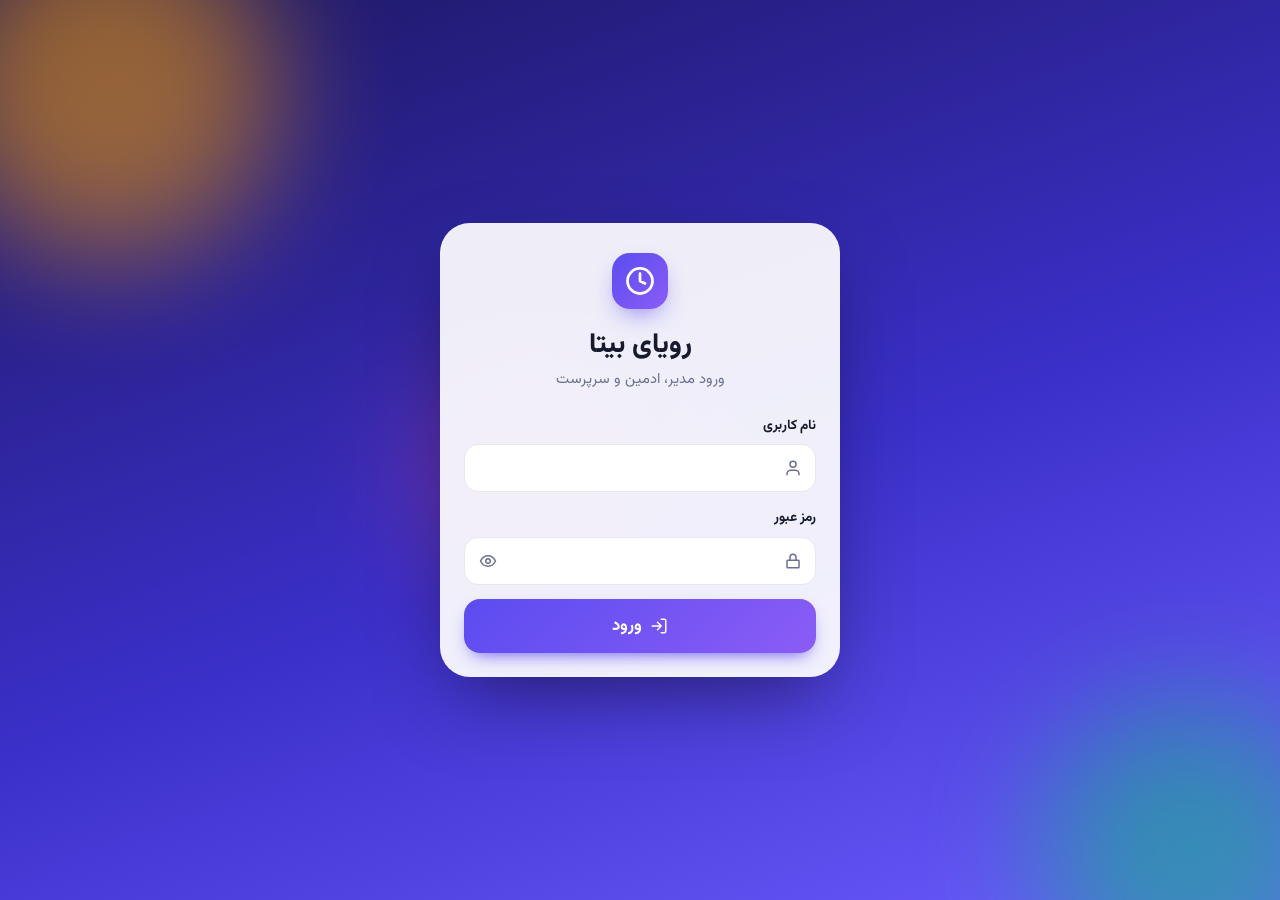
==== index.html @ a979bdbe "Rename app to رویای بیتا Co-Authored-By: Claude Opus 5.5 <noreply@anthropic.com>" ====
<!doctype html>
<html lang="fa" dir="rtl">
  <head>
    <meta charset="UTF-8" />
    <meta name="viewport" content="width=device-width, initial-scale=1, viewport-fit=cover" />
    <title>رویای بیتا | حضور، تولید و بهره‌وری</title>
    <meta name="description" content="ثبت ورود و خروج، عملیات تولید و گزارش بهره‌وری نیروها" />
    <meta name="theme-color" content="#3b2fc9" />
    <link rel="icon" type="image/png" href="/favicon.png" />
    <link rel="manifest" href="/manifest.webmanifest" />
    <link rel="apple-touch-icon" href="/apple-touch-icon.png" />
    <meta name="apple-mobile-web-app-capable" content="yes" />
    <meta name="mobile-web-app-capable" content="yes" />
    <meta name="apple-mobile-web-app-status-bar-style" content="black-translucent" />
    <meta name="apple-mobile-web-app-title" content="رویای بیتا" />
    <script type="module" crossorigin src="/assets/index-D0SzTVxf.js"></script>
    <link rel="stylesheet" crossorigin href="/assets/index-BQ5WL4i-.css">
  </head>
  <body>
    <div id="root">
      <div id="boot" style="min-height:100vh;display:flex;flex-direction:column;align-items:center;justify-content:center;gap:14px;font-family:Tahoma,sans-serif;background:#f3f4fa;color:#171a2e;text-align:center;padding:24px">
        <div style="width:56px;height:56px;border-radius:18px;background:linear-gradient(135deg,#5b4cf0,#8b5cf6);display:grid;place-items:center">
          <svg width="30" height="30" viewBox="0 0 24 24" fill="none" stroke="#fff" stroke-width="2.2" stroke-linecap="round"><circle cx="12" cy="12" r="10"/><path d="M12 6v6l4 2"/></svg>
        </div>
        <b style="font-size:20px">رویای بیتا</b>
        <span id="boot-msg" style="color:#6b7090">در حال بارگذاری…</span>
        <pre id="boot-err" style="display:none;direction:ltr;max-width:90vw;white-space:pre-wrap;font-size:12px;background:#fde8e8;color:#b91c1c;padding:10px;border-radius:10px"></pre>
        <div id="boot-actions" style="display:none;gap:8px">
          <button onclick="location.reload()" style="font:inherit;padding:10px 18px;border:0;border-radius:12px;background:#5b4cf0;color:#fff;cursor:pointer">تلاش دوباره</button>
          <button onclick="bitaReset()" style="font:inherit;padding:10px 18px;border:0;border-radius:12px;background:#e6e8f2;color:#171a2e;cursor:pointer">پاک کردن حافظهٔ اپ</button>
        </div>
      </div>
    </div>
    <script>
      // Shown only while the app has not started. Helps tell a slow/blocked network from an error.
      window.bitaReset = async function () {
        try { localStorage.clear(); sessionStorage.clear() } catch (e) {}
        try { const r = await navigator.serviceWorker?.getRegistrations(); for (const x of r || []) await x.unregister() } catch (e) {}
        try { for (const k of await caches.keys()) await caches.delete(k) } catch (e) {}
        location.reload()
      }
      ;(function () {
        var show = function (msg, err) {
          var m = document.getElementById('boot-msg'); if (!m) return
          m.textContent = msg
          document.getElementById('boot-actions').style.display = 'flex'
          if (err) { var e = document.getElementById('boot-err'); e.style.display = 'block'; e.textContent = String(err).slice(0, 400) }
        }
        setTimeout(function () { show('بارگذاری طول کشید. احتمالاً اینترنت این دستگاه کند است یا github.io روی این شبکه باز نمی‌شود. با اینترنت دیگری (مثلاً اینترنت گوشی) امتحان کنید.') }, 12000)
        window.addEventListener('error', function (e) {
          var t = e.target
          if (t && (t.tagName === 'SCRIPT' || t.tagName === 'LINK')) show('یکی از فایل‌های اپ دریافت نشد. اینترنت را بررسی و دوباره تلاش کنید.', (t.src || t.href))
          else show('خطا در اجرای اپ', e.message)
        }, true)
      })()
    </script>
  </body>
</html>
---- assets/index-BQ5WL4i-.css ----
@font-face{font-family:Vazirmatn Variable;font-style:normal;font-display:swap;font-weight:100 900;src:url(/assets/vazirmatn-arabic-wght-normal-Cafbb7Zc.woff2)format("woff2-variations");unicode-range:U+6??,U+750-77F,U+870-88E,U+890-891,U+897-8E1,U+8E3-8FF,U+200C-200E,U+2010-2011,U+204F,U+2E41,U+FB50-FDFF,U+FE70-FE74,U+FE76-FEFC,U+102E0-102FB,U+10E60-10E7E,U+10EC2-10EC4,U+10EFC-10EFF,U+1EE00-1EE03,U+1EE05-1EE1F,U+1EE21-1EE22,U+1EE24,U+1EE27,U+1EE29-1EE32,U+1EE34-1EE37,U+1EE39,U+1EE3B,U+1EE42,U+1EE47,U+1EE49,U+1EE4B,U+1EE4D-1EE4F,U+1EE51-1EE52,U+1EE54,U+1EE57,U+1EE59,U+1EE5B,U+1EE5D,U+1EE5F,U+1EE61-1EE62,U+1EE64,U+1EE67-1EE6A,U+1EE6C-1EE72,U+1EE74-1EE77,U+1EE79-1EE7C,U+1EE7E,U+1EE80-1EE89,U+1EE8B-1EE9B,U+1EEA1-1EEA3,U+1EEA5-1EEA9,U+1EEAB-1EEBB,U+1EEF0-1EEF1}@font-face{font-family:Vazirmatn Variable;font-style:normal;font-display:swap;font-weight:100 900;src:url(/assets/vazirmatn-latin-ext-wght-normal-tDTa1Fj6.woff2)format("woff2-variations");unicode-range:U+100-2BA,U+2BD-2C5,U+2C7-2CC,U+2CE-2D7,U+2DD-2FF,U+304,U+308,U+329,U+1D00-1DBF,U+1E00-1E9F,U+1EF2-1EFF,U+2020,U+20A0-20AB,U+20AD-20C0,U+2113,U+2C60-2C7F,U+A720-A7FF}@font-face{font-family:Vazirmatn Variable;font-style:normal;font-display:swap;font-weight:100 900;src:url(/assets/vazirmatn-latin-wght-normal-BFexNX-K.woff2)format("woff2-variations");unicode-range:U+??,U+131,U+152-153,U+2BB-2BC,U+2C6,U+2DA,U+2DC,U+304,U+308,U+329,U+2000-206F,U+20AC,U+2122,U+2191,U+2193,U+2212,U+2215,U+FEFF,U+FFFD}:root{--font:"Vazirmatn Variable", Vazirmatn, Tahoma, system-ui, sans-serif;--bg:#f3f4fa;--surface:#fff;--soft:#f1f2f9;--line:#e6e8f2;--text:#171a2e;--muted:#6b7090;--brand:#5b4cf0;--brand-2:#8b5cf6;--brand-soft:#ecebff;--accent:#f59e0b;--good:#10b981;--good-soft:#e3f8f0;--warn:#f59e0b;--warn-soft:#fff4dc;--bad:#ef4444;--bad-soft:#fde8e8;--info:#0ea5e9;--radius:20px;--radius-sm:14px;--shadow:0 1px 2px #171a2e0a, 0 8px 24px -12px #171a2e1f;--shadow-lg:0 24px 60px -20px #281e7859;--nav-h:68px;--safe-b:env(safe-area-inset-bottom,0px);--lightningcss-light:initial;--lightningcss-dark: ;color-scheme:light}@media (prefers-color-scheme:dark){:root{--bg:#0d0f1c;--surface:#161a2c;--soft:#1d2236;--line:#262b42;--text:#eceefb;--muted:#9298b8;--brand-soft:#262356;--good-soft:#0f2f27;--warn-soft:#3a2c0c;--bad-soft:#3a1518;--shadow:0 1px 2px #0000004d, 0 10px 30px -14px #0009;--lightningcss-light: ;--lightningcss-dark:initial;color-scheme:dark}}*{box-sizing:border-box}html{-webkit-text-size-adjust:100%}body{font-family:var(--font);background:var(--bg);color:var(--text);-webkit-font-smoothing:antialiased;-webkit-tap-highlight-color:transparent;margin:0;font-size:15.5px;line-height:1.8}h1,h2,h3{margin:0;line-height:1.4}h1{font-size:1.45rem;font-weight:800}h2,h3{font-size:1.05rem;font-weight:750}p{margin:0}button{font:inherit;color:inherit;cursor:pointer;background:0 0;border:0}button:disabled{cursor:not-allowed}:focus-visible{outline:3px solid color-mix(in srgb, var(--brand) 45%, transparent);outline-offset:2px;border-radius:10px}.mono{font-variant-numeric:tabular-nums;font-feature-settings:"tnum"}.muted{color:var(--muted)}.small{font-size:.85rem}.center{text-align:center}.grow{flex:1;min-width:0}.ic{flex-shrink:0}.tone-good{color:var(--good)!important}.tone-bad{color:var(--bad)!important}.tone-warn{color:var(--warn)!important}.tone-info{color:var(--info)!important}.tone-muted{color:var(--muted)!important}em{font-style:normal;font-weight:650}.shell{min-height:100dvh}.main{padding-bottom:calc(var(--nav-h) + var(--safe-b) + 16px)}.view{animation:.35s cubic-bezier(.2,.8,.2,1) fade-up}.page{flex-direction:column;gap:16px;max-width:1080px;margin:0 auto;padding:16px;display:flex}.page-title{flex-wrap:wrap;justify-content:space-between;align-items:center;gap:12px;padding-top:4px;display:flex}.page-center{text-align:center;place-items:center;gap:14px;padding:60px 16px;display:grid}.page-center.full{align-content:center;min-height:100dvh}.intro{margin-top:-8px}.topbar{z-index:20;padding:calc(10px + env(safe-area-inset-top,0px)) 16px 10px;background:color-mix(in srgb, var(--bg) 82%, transparent);-webkit-backdrop-filter:saturate(1.6)blur(14px);justify-content:space-between;align-items:center;display:flex;position:sticky;top:0}.brand{align-items:center;gap:10px;font-size:1.15rem;display:flex}.logo{color:#fff;background:linear-gradient(135deg, var(--brand), var(--brand-2));width:56px;height:56px;box-shadow:0 10px 24px -8px color-mix(in srgb, var(--brand) 70%, transparent);border-radius:18px;place-items:center;display:grid}.logo.sm{border-radius:11px;width:34px;height:34px}.bottom-nav{inset-inline:0;z-index:30;height:calc(var(--nav-h) + var(--safe-b));padding:6px 6px var(--safe-b);background:color-mix(in srgb, var(--surface) 88%, transparent);-webkit-backdrop-filter:saturate(1.6)blur(16px);border-top:1px solid var(--line);justify-content:space-around;display:flex;position:fixed;bottom:0}.bottom-nav button{color:var(--muted);border-radius:14px;flex-direction:column;flex:1;justify-content:center;align-items:center;gap:2px;font-size:.72rem;font-weight:600;transition:color .2s;display:flex;position:relative}.bottom-nav button.on{color:var(--brand)}.bottom-nav button.on:before{content:"";background:var(--brand-soft);z-index:-1;border-radius:99px;width:46px;height:30px;animation:.3s cubic-bezier(.2,.9,.3,1.3) pop;position:absolute;top:4px}.side{display:none}@media (width>=900px){.shell{grid-template-columns:250px 1fr;display:grid}.side{background:var(--surface);border-inline-end:1px solid var(--line);flex-direction:column;gap:22px;height:100dvh;padding:22px 16px;display:flex;position:sticky;top:0}.side nav{flex-direction:column;flex:1;gap:4px;display:flex}.side nav button{color:var(--muted);text-align:start;border-radius:13px;align-items:center;gap:12px;padding:11px 14px;font-weight:600;transition:background .2s,color .2s;display:flex}.side nav button:hover{background:var(--soft);color:var(--text)}.side nav button.on{background:var(--brand-soft);color:var(--brand)}.side-user{border-top:1px solid var(--line);align-items:center;gap:10px;padding-top:14px;display:flex}.side-user>div:last-child{flex-direction:column;line-height:1.5;display:flex}.topbar,.bottom-nav{display:none}.main{padding-bottom:32px}.page{padding:28px 32px}}.hero{isolation:isolate;color:#fff;box-shadow:var(--shadow-lg);background:radial-gradient(120% 90% at 100% 0,#6d5cff 0%,#3b2fc9 45%,#1c1760 100%);border-radius:28px;padding:22px 20px 20px;position:relative;overflow:hidden}.hero-glow{z-index:-1;background:radial-gradient(circle,#ffba4973,#0000 65%);border-radius:50%;width:340px;height:340px;animation:9s ease-in-out infinite alternate drift;position:absolute;inset:auto -30% -60% auto}.hero-top{flex-wrap:wrap;justify-content:space-between;align-items:flex-start;gap:10px;display:flex}.hero-hello{font-size:1.15rem;font-weight:800}.hero-date{opacity:.78;font-size:.9rem}.hero-shift{background:#ffffff24;border:1px solid #ffffff2e;border-radius:99px;align-items:center;gap:6px;padding:4px 12px;font-size:.8rem;font-weight:600;display:inline-flex}.hero-clock{text-align:center;font-variant-numeric:tabular-nums;letter-spacing:.02em;text-shadow:0 6px 30px #00000040;direction:ltr;margin:14px 0 4px;font-size:clamp(3rem,15vw,4.4rem);font-weight:800}.hero-diff{text-align:center;opacity:.95;margin-bottom:18px;font-size:.95rem}.hero-diff b{font-weight:800}.hero-diff.is-bad b{color:#ffb4b4}.hero-diff.is-good b{color:#a7f3d0}.hero-row{flex-wrap:wrap;justify-content:center;gap:8px;margin-bottom:8px;display:flex}.chip-glass{background:#ffffff21;border:1px solid #ffffff29;border-radius:99px;padding:5px 14px;font-size:.85rem;font-weight:600}.chip-glass b{font-variant-numeric:tabular-nums}.chip-glass.tone-bad{background:#ef444433;color:#ffc2c2!important}.chip-glass.tone-good{background:#10b98133;color:#b4f5d9!important}.chip-glass.tone-info{color:#bae6fd!important}.hero-stats{grid-template-columns:1fr 1fr;gap:10px;margin:14px 0 16px;display:grid}.hero-stats>div{background:#00000029;border:1px solid #ffffff14;border-radius:16px;flex-direction:column;align-items:center;padding:10px;display:flex}.hero-stats span{opacity:.75;font-size:.78rem}.hero-stats b{direction:ltr;font-size:1.35rem}.hero-note{opacity:.9;justify-content:center;align-items:center;gap:6px;margin-top:10px;font-size:.9rem;display:flex}.punch{color:#fff;border-radius:22px;justify-content:center;align-items:center;gap:12px;width:100%;height:72px;font-size:1.25rem;font-weight:800;transition:transform .15s,box-shadow .2s,opacity .2s;display:flex}.punch:active:not(:disabled){transform:scale(.97)}.punch-in{background:linear-gradient(135deg,#22d3a0,#10b981 60%,#059669);animation:2.6s ease-in-out infinite breathe;box-shadow:0 14px 30px -10px #10b981cc,inset 0 1px #ffffff4d}.punch-out{background:#ffffff24;border:1.5px solid #ffffff4d;height:60px;font-size:1.05rem}.punch-out:not(:disabled):hover{background:#ffffff38}.punch:disabled{opacity:.6;animation:none}.section{flex-direction:column;gap:12px;display:flex}.section-head,.card-head{flex-wrap:wrap;justify-content:space-between;align-items:center;gap:10px;display:flex}.card{background:var(--surface);border-radius:var(--radius);box-shadow:var(--shadow);border:1px solid var(--line);flex-direction:column;gap:14px;padding:18px;display:flex}.banner{border-radius:var(--radius-sm);align-items:flex-start;gap:12px;padding:14px 16px;font-size:.92rem;display:flex}.banner small{opacity:.8;display:block}.banner-warn{background:var(--warn-soft);color:color-mix(in srgb, var(--warn) 70%, var(--text))}.banner-bad{background:var(--bad-soft);color:color-mix(in srgb, var(--bad) 70%, var(--text))}.stage-grid{grid-template-columns:repeat(auto-fill,minmax(150px,1fr));gap:10px;display:grid}.stage-tile{text-align:start;border-radius:var(--radius);background:var(--surface);border:1px solid var(--line);box-shadow:var(--shadow);flex-direction:column;align-items:flex-start;gap:6px;padding:16px;transition:transform .15s,box-shadow .2s,border-color .2s;display:flex;position:relative;overflow:hidden}.stage-tile:after{content:"";inset-inline-end:-30px;background:var(--c);opacity:.1;border-radius:50%;width:90px;height:90px;transition:transform .3s;position:absolute;top:-30px}.stage-tile:hover{border-color:var(--c)}.stage-tile:hover:after{transform:scale(1.5)}.stage-tile:active{transform:scale(.97)}.stage-tile b{font-size:1.05rem}.stage-tile small{color:var(--muted);font-size:.78rem;line-height:1.6}.stage-tile-ic{color:#fff;background:var(--c);width:38px;height:38px;box-shadow:0 8px 16px -8px var(--c);border-radius:12px;place-items:center;display:grid}.stage-tile-ic .ic{transform:scaleX(-1)}.op-live{border-radius:var(--radius);background:var(--surface);border:1.5px solid var(--c);box-shadow:var(--shadow);background-image:linear-gradient(180deg, color-mix(in srgb, var(--c) 9%, transparent), transparent 70%);flex-direction:column;gap:12px;padding:18px;display:flex}.op-live-head{align-items:center;gap:8px;display:flex}.op-live-head b{font-size:1.1rem}.op-live-head .muted{margin-inline-start:auto;font-size:.85rem}.op-dot{background:var(--c,var(--good));border-radius:50%;flex-shrink:0;width:10px;height:10px}.pulse{box-shadow:0 0 0 0 var(--c,var(--good));animation:1.6s infinite ping}.op-timer{text-align:center;color:var(--c);direction:ltr;font-size:3rem;font-weight:800;line-height:1.2}.op-meta{grid-template-columns:1fr 1fr;gap:10px;display:grid}.op-meta>div,.end-summary>div{background:var(--soft);border-radius:14px;flex-direction:column;padding:8px 12px;display:flex}.op-meta span,.end-summary span{color:var(--muted);font-size:.78rem}.op-meta b,.end-summary b{font-size:.95rem}.end-summary{grid-template-columns:1fr 1fr;gap:10px;margin-bottom:14px;display:grid}.end-summary b.mono{text-align:end;direction:ltr;font-size:1.25rem}.kpis{grid-template-columns:repeat(2,1fr);gap:10px;display:grid}@media (width>=700px){.kpis{grid-template-columns:repeat(auto-fit,minmax(150px,1fr))}}.kpi{background:var(--surface);border-radius:var(--radius);border:1px solid var(--line);box-shadow:var(--shadow);flex-direction:column;gap:2px;min-width:0;padding:14px 16px;display:flex}.kpi-top{align-items:center;gap:8px;display:flex}.kpi-ic{background:var(--brand-soft);width:28px;height:28px;color:var(--brand);border-radius:9px;place-items:center;display:grid}.kpi-label{color:var(--muted);font-size:.8rem;font-weight:600}.kpi-value{font-variant-numeric:tabular-nums;white-space:nowrap;text-overflow:ellipsis;font-size:1.55rem;font-weight:800;overflow:hidden}.kpi-sub{color:var(--muted);font-size:.75rem}.kpi-good .kpi-value{color:var(--good)}.kpi-good .kpi-ic{background:var(--good-soft);color:var(--good)}.kpi-warn .kpi-value{color:var(--warn)}.kpi-warn .kpi-ic{background:var(--warn-soft);color:var(--warn)}.kpi-bad .kpi-value{color:var(--bad)}.kpi-bad .kpi-ic{background:var(--bad-soft);color:var(--bad)}.timeline{background:var(--surface);border-radius:var(--radius);border:1px solid var(--line);box-shadow:var(--shadow);flex-direction:column;padding:6px 16px;display:flex}.tl-item{gap:12px;padding:10px 0;display:flex;position:relative}.tl-item+.tl-item{border-top:1px dashed var(--line)}.tl-dot{background:var(--c);width:12px;height:12px;box-shadow:0 0 0 4px color-mix(in srgb, var(--c) 18%, transparent);border-radius:50%;flex-shrink:0;margin-top:8px}.tl-main{flex:1;min-width:0}.tl-row{justify-content:space-between;align-items:center;gap:8px;display:flex}.tl-sub{color:var(--muted);font-variant-numeric:tabular-nums;font-size:.8rem}.badge{background:var(--soft);color:var(--muted);white-space:nowrap;font-variant-numeric:tabular-nums;border-radius:99px;align-items:center;padding:1px 10px;font-size:.78rem;font-weight:700;display:inline-flex}.badge-good{background:var(--good-soft);color:var(--good)}.badge-warn{background:var(--warn-soft);color:color-mix(in srgb, var(--warn) 80%, var(--text))}.badge-bad{background:var(--bad-soft);color:var(--bad)}.badge-brand{background:var(--brand-soft);color:var(--brand)}.chips{scrollbar-width:none;gap:6px;padding-bottom:2px;display:flex;overflow-x:auto}.chips::-webkit-scrollbar{display:none}.chip{white-space:nowrap;background:var(--soft);color:var(--muted);border-radius:99px;padding:6px 14px;font-size:.85rem;font-weight:600;transition:background .2s,color .2s}.chip.on{background:var(--brand);color:#fff;box-shadow:0 6px 14px -6px var(--brand)}.seg{background:var(--soft);border-radius:12px;padding:3px;display:inline-flex}.seg button{color:var(--muted);border-radius:9px;padding:4px 14px;font-size:.85rem;font-weight:600}.seg button.on{background:var(--surface);color:var(--text);box-shadow:var(--shadow)}.dot{vertical-align:middle;border-radius:50%;width:9px;height:9px;margin-inline-end:7px;display:inline-block}.btn{white-space:nowrap;border-radius:14px;justify-content:center;align-items:center;gap:8px;height:44px;padding:0 18px;font-size:.95rem;font-weight:700;transition:transform .12s,background .2s,opacity .2s,box-shadow .2s;display:inline-flex}.btn:active:not(:disabled){transform:scale(.97)}.btn:disabled{opacity:.55}.btn-primary{color:#fff;background:linear-gradient(135deg, var(--brand), var(--brand-2));box-shadow:0 8px 18px -8px var(--brand)}.btn-danger{color:#fff;background:linear-gradient(135deg, #f87171, var(--bad));box-shadow:0 8px 18px -8px var(--bad)}.btn-ghost{background:var(--soft);color:var(--text)}.btn-ghost:hover{background:color-mix(in srgb, var(--soft) 70%, var(--line))}.btn-ghost-danger{background:var(--bad-soft);color:var(--bad)}.btn-block{width:100%}.btn-lg{border-radius:16px;height:54px;font-size:1.05rem}.icon-btn{width:40px;height:40px;color:var(--muted);border-radius:12px;flex-shrink:0;place-items:center;display:grid}.icon-btn:hover{background:var(--soft);color:var(--text)}.row-gap{gap:10px;display:flex}.form{flex-direction:column;gap:14px;display:flex}.field{flex-direction:column;gap:6px;display:flex}.field-label{color:var(--text);font-size:.85rem;font-weight:700}.field-hint{color:var(--muted);font-size:.75rem}.input{width:100%;height:48px;font:inherit;color:var(--text);background:var(--soft);appearance:none;border:1.5px solid #0000;border-radius:14px;padding:0 14px;font-size:16px;transition:border-color .2s,background .2s}select.input{background-image:url("data:image/svg+xml,%3Csvg xmlns='http://www.w3.org/2000/svg' width='16' height='16' viewBox='0 0 24 24' fill='none' stroke='%236b7090' stroke-width='2.4' stroke-linecap='round'%3E%3Cpath d='m6 9 6 6 6-6'/%3E%3C/svg%3E");background-position:12px;background-repeat:no-repeat;padding-inline-end:36px}.input:focus{border-color:var(--brand);background:var(--surface);outline:none}.input[dir=ltr]{text-align:left}.input-num{height:56px;font-size:1.35rem;font-weight:700;text-align:center!important}.grid2{grid-template-columns:1fr 1fr;gap:10px;display:grid}.input-ic{position:relative}.input-ic>.ic{inset-inline-start:14px;color:var(--muted);pointer-events:none;position:absolute;top:50%;transform:translateY(-50%)}.input-ic .input{padding-inline-start:44px}.input-ic .eye{inset-inline-end:4px;position:absolute;top:4px}.form-err{color:var(--bad);background:var(--bad-soft);border-radius:12px;align-items:center;gap:6px;padding:8px 12px;font-size:.88rem;display:flex}.duration{grid-template-columns:1fr auto 1fr auto;align-items:center;gap:8px;display:grid}.duration span{color:var(--muted);font-size:.85rem}.swatches{flex-wrap:wrap;gap:8px;display:flex}.swatch{border-radius:11px;width:34px;height:34px;transition:transform .15s}.swatch.on{box-shadow:0 0 0 3px var(--surface), 0 0 0 5px currentColor;color:var(--text);transform:scale(1.08)}.toggle{color:var(--muted);cursor:pointer;align-items:center;gap:8px;width:fit-content;font-size:.88rem;display:inline-flex}.toggle input{width:18px;height:18px;accent-color:var(--brand)}.jdate{grid-template-columns:.8fr 1.4fr 1fr;gap:6px;display:grid}.jdate select{background:var(--soft);height:42px;font:inherit;color:var(--text);text-align:center;border:1.5px solid #0000;border-radius:12px;padding:0 8px;font-size:15px}.jdate select:focus{border-color:var(--brand);outline:none}.filters{gap:12px}.range{grid-template-columns:1fr;gap:10px;display:grid}.range>div{flex-direction:column;gap:4px;display:flex}@media (width>=640px){.range{grid-template-columns:1fr 1fr}}.eff-preview{background:var(--soft);border-radius:16px;flex-direction:column;align-items:center;margin-top:14px;padding:14px;display:flex}.eff-preview span{color:var(--muted);font-size:.85rem}.eff-preview b{font-variant-numeric:tabular-nums;font-size:2rem;font-weight:800}.eff-preview small{color:var(--muted)}.eff-preview.tone-good{background:var(--good-soft)}.eff-preview.tone-good b{color:var(--good)}.eff-preview.tone-warn{background:var(--warn-soft)}.eff-preview.tone-warn b{color:var(--warn)}.eff-preview.tone-bad{background:var(--bad-soft)}.eff-preview.tone-bad b{color:var(--bad)}.eff-preview.tone-good,.eff-preview.tone-bad,.eff-preview.tone-warn{color:inherit!important}.lead{margin-bottom:4px;font-size:1.05rem}.sheet-wrap{z-index:100;-webkit-backdrop-filter:blur(3px);backdrop-filter:blur(3px);background:#0a0c1e73;justify-content:center;align-items:flex-end;animation:.2s fade;display:flex;position:fixed;inset:0}.sheet{background:var(--surface);width:100%;max-width:520px;max-height:92dvh;padding-bottom:var(--safe-b);border-radius:26px 26px 0 0;flex-direction:column;animation:.32s cubic-bezier(.2,.9,.25,1) sheet-up;display:flex;box-shadow:0 -20px 50px -10px #0000004d}.sheet-grip{background:var(--line);border-radius:9px;width:42px;height:5px;margin:10px auto 0}.sheet-head{justify-content:space-between;align-items:center;padding:8px 18px 6px;display:flex}.sheet-body{padding:8px 18px 16px;overflow-y:auto}.sheet-foot{border-top:1px solid var(--line);padding:12px 18px 16px}@media (width>=640px){.sheet-wrap{align-items:center;padding:20px}.sheet{border-radius:26px;animation:.25s cubic-bezier(.2,.9,.25,1) pop-in}.sheet-grip{display:none}}.toasts{z-index:200;top:calc(12px + env(safe-area-inset-top,0px));pointer-events:none;flex-direction:column;align-items:center;gap:8px;padding:0 16px;display:flex;position:fixed;inset-inline:0}.toast{background:var(--text);color:var(--bg);border-radius:16px;align-items:center;gap:8px;max-width:480px;padding:10px 16px;font-size:.92rem;font-weight:600;animation:.35s cubic-bezier(.2,.9,.3,1.2) toast-in;display:flex;box-shadow:0 14px 30px -12px #00000073}.toast-good .ic{color:var(--good)}.toast-bad{background:var(--bad);color:#fff}.spinner{border:2.5px solid;opacity:.8;border-inline-end-color:#0000;border-radius:50%;animation:.7s linear infinite spin;display:inline-block}.empty{text-align:center;color:var(--muted);flex-direction:column;align-items:center;gap:6px;padding:40px 20px;display:flex}.empty-ic{background:var(--brand-soft);width:60px;height:60px;color:var(--brand);border-radius:20px;place-items:center;margin-bottom:6px;display:grid}.empty b{color:var(--text);font-size:1.05rem}.table-wrap{margin:0 -18px;padding:0 18px;overflow-x:auto}.table{border-collapse:collapse;white-space:nowrap;width:100%;font-size:.88rem}.table th{text-align:start;color:var(--muted);border-bottom:1px solid var(--line);padding:8px 10px;font-size:.78rem;font-weight:700}.table td{border-bottom:1px solid var(--line);font-variant-numeric:tabular-nums;padding:10px}.table tr:last-child td{border-bottom:0}.table tr.total td{background:var(--soft);font-weight:800}.table tr.total td:first-child{border-start-start-radius:12px;border-end-start-radius:12px}.table tr.total td:last-child{border-start-end-radius:12px;border-end-end-radius:12px}.table-sm td{padding:7px 8px}.table .note{white-space:normal}tr.clickable{cursor:pointer}tr.clickable:hover td{background:var(--soft)}.rank{color:#fff;background:linear-gradient(135deg,#fbbf24,#f59e0b);border-radius:8px;place-items:center;width:22px;height:22px;margin-inline-end:8px;font-size:.75rem;font-weight:800;display:inline-grid}.chart{width:100%;margin-inline:-6px}.chart .recharts-text{font-family:var(--font)}.tip{background:var(--surface);border:1px solid var(--line);box-shadow:var(--shadow);border-radius:14px;flex-direction:column;gap:2px;padding:10px 12px;font-size:.85rem;display:flex}.recharts-default-tooltip{font-family:var(--font);border-color:var(--line)!important;background:var(--surface)!important;border-radius:12px!important}.formula-note{color:var(--muted);text-align:center;font-size:.8rem;line-height:2}.days{flex-direction:column;gap:8px;display:flex}.day{background:var(--soft);border-radius:16px;transition:background .2s;overflow:hidden}.day.open{background:color-mix(in srgb, var(--brand-soft) 50%, var(--soft))}.day-head{text-align:start;justify-content:space-between;align-items:center;gap:10px;width:100%;padding:12px 14px;display:flex}.day-head>div:first-child{flex-direction:column;min-width:0;line-height:1.6;display:flex}.day-badges{flex-direction:column;align-items:flex-end;gap:4px;display:flex}.day-body{flex-direction:column;gap:10px;padding:0 14px 14px;animation:.25s fade;display:flex}.day-body .table-wrap{background:var(--surface);border-radius:12px;margin:0;padding:0}.att-line{background:var(--surface);border-radius:12px;flex-wrap:wrap;gap:6px 16px;padding:8px 12px;font-size:.86rem;display:flex}.att-line.big{background:var(--soft);font-size:.95rem}.badge-soft{background:var(--surface)}.list{flex-direction:column;gap:8px;display:flex}.list-item{background:var(--surface);border:1px solid var(--line);box-shadow:var(--shadow);text-align:start;border-radius:16px;align-items:center;gap:12px;width:100%;padding:12px 14px;display:flex}.card .list-item{box-shadow:none;background:var(--soft);border:0}.list-item>.grow{flex-direction:column;line-height:1.6;display:flex}.list-item.as-btn:hover{border-color:var(--brand)}.list-item.is-off{opacity:.55}.avatar{color:#fff;background:linear-gradient(135deg,#818cf8,#a78bfa);border-radius:14px;flex-shrink:0;place-items:center;width:42px;height:42px;font-size:1.05rem;font-weight:800;display:grid}.avatar.sm{border-radius:12px;width:36px;height:36px;font-size:.95rem}.avatar.xl{border-radius:24px;width:72px;height:72px;font-size:1.8rem}.stage-swatch{color:#fff;border-radius:14px;flex-shrink:0;place-items:center;width:42px;height:42px;display:grid}.stage-swatch.sm{border-radius:6px;width:12px;height:36px}.profile-card{border-radius:var(--radius);background:var(--surface);border:1px solid var(--line);box-shadow:var(--shadow);align-items:center;gap:16px;padding:20px;display:flex}.profile-card h1{font-size:1.25rem}.install p{color:var(--muted);font-size:.92rem}.live-grid{grid-template-columns:repeat(auto-fill,minmax(260px,1fr));gap:10px;display:grid}.live-card{border-radius:var(--radius);background:var(--surface);border:1px solid var(--line);box-shadow:var(--shadow);flex-direction:column;gap:10px;padding:14px;display:flex;position:relative;overflow:hidden}.live-card:before{content:"";background:var(--st);width:5px;position:absolute;inset-block:0;inset-inline-start:0}.live-card.st-working{--st:var(--good)}.live-card.st-idle{--st:var(--warn)}.live-card.st-left{--st:var(--muted)}.live-card.st-absent{--st:var(--line);opacity:.75}.live-head{align-items:center;gap:10px;display:flex}.live-head .grow{flex-direction:column;line-height:1.5;display:flex}.st-dot{background:var(--st);vertical-align:middle;border-radius:50%;width:7px;height:7px;margin-inline-end:6px;display:inline-block}.live-op{background:color-mix(in srgb, var(--c) 10%, var(--soft));border-radius:12px;align-items:center;gap:8px;padding:8px 12px;font-size:.9rem;font-weight:600;display:flex}.live-op b{color:var(--c);direction:ltr;margin-inline-start:auto}.live-foot{flex-wrap:wrap;gap:4px 8px;font-size:.82rem;display:flex}.login{place-items:center;min-height:100dvh;padding:20px;display:grid;position:relative;overflow:hidden}.login-bg{z-index:0;background:linear-gradient(160deg,#1c1760,#3b2fc9 55%,#6d5cff);position:absolute;inset:0}.blob{filter:blur(60px);opacity:.55;border-radius:50%;animation:12s ease-in-out infinite alternate drift;position:absolute}.b1{top:-80px;background:#f59e0b;width:340px;height:340px;inset-inline-end:-60px}.b2{bottom:-100px;background:#10b981;width:300px;height:300px;animation-delay:-4s;inset-inline-start:-60px}.b3{top:40%;opacity:.35;background:#ec4899;width:220px;height:220px;animation-delay:-8s;inset-inline-start:50%}.login-card{z-index:1;background:color-mix(in srgb, var(--surface) 92%, transparent);-webkit-backdrop-filter:blur(20px);border-radius:30px;flex-direction:column;gap:14px;width:100%;max-width:400px;padding:30px 24px 24px;animation:.5s cubic-bezier(.2,.9,.25,1) pop-in;display:flex;position:relative;box-shadow:0 30px 80px -20px #00000080}.login-card .logo{margin:0 auto}.login-card .input{background:var(--surface);border-color:var(--line)}.login-card .input:focus{border-color:var(--brand)}.login-card h1{text-align:center;margin-top:4px;font-size:1.7rem}.login-card>p{text-align:center;margin-top:-12px;margin-bottom:6px;font-size:.92rem}@keyframes fade{0%{opacity:0}}@keyframes fade-up{0%{opacity:0;transform:translateY(8px)}}@keyframes sheet-up{0%{transform:translateY(100%)}}@keyframes pop-in{0%{opacity:0;transform:scale(.95)translateY(10px)}}@keyframes pop{0%{opacity:0;transform:scale(.6)}}@keyframes toast-in{0%{opacity:0;transform:translateY(-16px)scale(.95)}}@keyframes spin{to{transform:rotate(360deg)}}@keyframes ping{0%{box-shadow:0 0 0 0 color-mix(in srgb, var(--c,var(--good)) 60%, transparent)}to{box-shadow:0 0 0 10px #0000}}@keyframes breathe{50%{box-shadow:0 18px 40px -8px #10b981,inset 0 1px #ffffff4d}}@keyframes drift{to{transform:translate(-40px,30px)scale(1.15)}}.pulse-soft{animation:1.6s ease-in-out infinite breathe-s}@keyframes breathe-s{50%{transform:scale(1.06)}}@media (prefers-reduced-motion:reduce){*,:before,:after{transition:none!important;animation:none!important}}.btn-success{color:#fff;background:linear-gradient(135deg, #22d3a0, var(--good) 60%, #059669);box-shadow:0 8px 18px -8px var(--good)}.big-clock{color:var(--brand);direction:ltr;font-size:1.9rem;font-weight:800;line-height:1.2}.kpis-4{grid-template-columns:repeat(4,1fr)}.kpis-4 .kpi{padding:10px 12px}.kpis-4 .kpi-value{font-size:1.35rem}@media (width<=480px){.kpis-4 .kpi-label{font-size:.7rem}.kpis-4 .kpi-ic{display:none}}.search .input{background:var(--surface);border-color:var(--line)}.board{grid-template-columns:repeat(auto-fill,minmax(300px,1fr));gap:12px;display:grid}.wcard{border-radius:var(--radius);background:var(--surface);border:1px solid var(--line);box-shadow:var(--shadow);flex-direction:column;gap:10px;padding:14px;display:flex;position:relative;overflow:hidden}.wcard:before{content:"";background:var(--st);width:5px;position:absolute;inset-block:0;inset-inline-start:0}.wcard.st-working{--st:var(--good)}.wcard.st-idle{--st:var(--warn)}.wcard.st-absent{--st:var(--line)}.wcard.st-left{--st:var(--muted);opacity:.8}.wcard-head{align-items:center;gap:10px;display:flex}.wcard-head .grow{flex-direction:column;line-height:1.5;display:flex}.wcard-head b{font-size:1.05rem}.wcard-times{background:var(--soft);border-radius:12px;flex-wrap:wrap;gap:4px 14px;padding:6px 12px;font-size:.86rem;display:flex}.wcard .live-op small{font-size:.75rem}.wcard-ops summary{cursor:pointer;color:var(--muted);font-size:.85rem;font-weight:600;list-style:none}.wcard-ops summary:before{content:"▾ "}.wcard-ops[open] summary{margin-bottom:6px}.wop{border-top:1px dashed var(--line);align-items:center;gap:8px;padding:5px 0;font-size:.84rem;display:flex}.wop .mono{font-size:.78rem}.wcard-actions{align-items:center;gap:8px;margin-top:auto;display:flex}.wcard-actions .btn{height:50px;font-size:1rem}.done-note{align-items:center;gap:6px;padding:8px 0;display:inline-flex}.mini-warn{background:var(--warn-soft);color:color-mix(in srgb, var(--warn) 70%, var(--text));border-radius:10px;align-items:center;gap:6px;padding:5px 10px;font-size:.78rem;display:flex}.confirm-body{text-align:center;flex-direction:column;align-items:center;gap:6px;padding:8px 0 4px;display:flex}.confirm-body b{font-size:1.2rem}.confirm-time{color:var(--brand);direction:ltr;font-size:2.6rem;font-weight:800;line-height:1.3}.role-chip{background:var(--brand-soft);color:var(--brand);border-radius:99px;padding:1px 10px;font-size:.72rem;font-weight:700}.menu-wrap{position:relative}.menu{inset-inline-end:0;z-index:40;background:var(--surface);border:1px solid var(--line);min-width:190px;box-shadow:var(--shadow-lg);border-radius:16px;padding:6px;animation:.18s pop-in;position:absolute;top:calc(100% + 8px)}.menu button{text-align:start;border-radius:11px;align-items:center;gap:10px;width:100%;padding:10px 12px;font-size:.92rem;font-weight:600;display:flex}.menu button:hover{background:var(--soft)}.menu button.danger{color:var(--bad)}button.avatar{cursor:pointer}.flip{transform:scaleX(-1)}.datebar{flex-direction:row;align-items:center;gap:6px;padding:8px}.datebar-main{text-align:start;color:var(--text);border-radius:14px;flex:1;align-items:center;gap:12px;padding:6px 10px;display:flex}.datebar-main:hover{background:var(--soft)}.datebar-main .ic{color:var(--brand)}.datebar-main>div{flex-direction:column;line-height:1.5;display:flex}.datebar-main b{font-size:1.05rem}.jcal{flex-direction:column;gap:8px;display:flex}.jcal-head{justify-content:space-between;align-items:center;display:flex}.jcal-head b{font-size:1.1rem}.jcal-grid{grid-template-columns:repeat(7,1fr);gap:4px;display:grid}.jcal-wd{text-align:center;color:var(--muted);padding:4px 0;font-size:.78rem;font-weight:700}.jcal-day{aspect-ratio:1;font-variant-numeric:tabular-nums;background:var(--soft);border-radius:12px;place-items:center;font-weight:600;transition:background .15s;display:grid;position:relative}.jcal-day:hover:not(:disabled){background:var(--brand-soft)}.jcal-day.fri{color:var(--bad)}.jcal-day.today{box-shadow:inset 0 0 0 2px var(--brand)}.jcal-day.on{background:var(--brand);color:#fff}.jcal-day:disabled{opacity:.3}.jcal-dot{background:var(--good);border-radius:50%;width:5px;height:5px;position:absolute;bottom:5px}.jcal-day.on .jcal-dot{background:#fff}.jcal-today{color:var(--brand);align-self:center;padding:4px 12px;font-size:.9rem;font-weight:700}.entry-list{grid-template-columns:repeat(auto-fill,minmax(320px,1fr));gap:12px;display:grid}.erow{background:var(--surface);border:1px solid var(--line);border-radius:var(--radius);box-shadow:var(--shadow);flex-direction:column;gap:10px;padding:14px;display:flex;position:relative;overflow:hidden}.erow:before{content:"";background:var(--line);width:5px;position:absolute;inset-block:0;inset-inline-start:0}.erow.has:before{background:var(--good)}.erow-head{align-items:center;gap:10px;display:flex}.erow-head .grow{flex-direction:column;line-height:1.5;display:flex}.erow-head b{font-size:1.05rem}.erow-att{align-items:flex-end;gap:8px;display:flex}.erow-att label{color:var(--muted);flex-direction:column;flex:1;gap:2px;min-width:0;font-size:.78rem;font-weight:600;display:flex}.erow-save{flex-shrink:0;height:48px!important}.erow-diff{gap:12px;margin-top:-4px;font-size:.8rem;display:flex}.erow-jobs{background:var(--soft);text-align:start;color:var(--text);border-radius:14px;align-items:center;gap:10px;padding:10px 12px;font-size:.9rem;display:flex}.erow-jobs:hover{background:var(--brand-soft)}.erow-jobs>.ic{color:var(--brand)}.erow-cta{color:var(--brand);white-space:nowrap;align-items:center;gap:2px;font-size:.85rem;font-weight:700;display:inline-flex}.input.time{font-variant-numeric:tabular-nums;min-width:0;padding:0 6px;text-align:center!important}.picker{text-align:start;cursor:pointer;justify-content:space-between;align-items:center;gap:8px;display:flex}.picker>span{text-overflow:ellipsis;white-space:nowrap;overflow:hidden}.picker .ic{color:var(--muted);flex-shrink:0}.sticky-search{z-index:2;background:var(--surface);padding:4px 0 8px;position:sticky;top:-8px}.pick-list{flex-direction:column;gap:4px;display:flex}.pick-item{text-align:start;border-radius:12px;flex-direction:column;align-items:flex-start;gap:0;width:100%;padding:10px 12px;line-height:1.6;display:flex}.pick-item:hover{background:var(--soft)}.pick-item.on{background:var(--brand-soft);color:var(--brand)}.pick-group{color:var(--brand);padding:10px 12px 2px;font-size:.78rem;font-weight:800}.sub-head{color:var(--muted);margin:6px 0 8px;font-size:.82rem;font-weight:800}.jobs{flex-direction:column;gap:8px;margin-bottom:14px;display:flex}.job{background:var(--soft);border-radius:14px;align-items:center;gap:10px;padding:10px 12px;display:flex;position:relative}.job-bar{background:var(--c);border-radius:4px;align-self:stretch;width:4px}.job .grow{flex-direction:column;line-height:1.6;display:flex}.job-top{align-items:center;gap:8px;display:flex}.job-meta{flex-wrap:wrap;gap:4px 10px;font-size:.82rem;display:flex}.job-actions,.job-confirm{gap:2px;display:flex}.job-confirm .btn{height:36px;padding:0 12px}.op-search{height:40px;margin-bottom:6px}.op-chips{flex-wrap:wrap;gap:6px;display:flex}.op-chip{background:var(--soft);border:1.5px solid #0000;border-radius:99px;align-items:center;gap:6px;padding:7px 14px;font-size:.9rem;font-weight:600;transition:all .15s;display:inline-flex}.op-chip:hover{border-color:var(--c)}.op-chip.on{background:var(--c);color:#fff}.op-chip .dot{margin:0}.op-row{border:1.5px solid var(--c);background:color-mix(in srgb, var(--c) 6%, var(--surface));border-radius:16px;flex-direction:column;gap:8px;padding:10px 12px;animation:.25s fade-up;display:flex}.op-row-head{align-items:center;gap:8px;display:flex}.op-row-head b{flex:1}.op-row-head .icon-btn{width:32px;height:32px}.op-row-grid{grid-template-columns:1fr 1fr 1fr;gap:8px;display:grid}.op-row-grid label{color:var(--muted);flex-direction:column;gap:2px;min-width:0;font-size:.75rem;font-weight:600;display:flex}.op-row-grid .input-num{height:48px;font-size:1.1rem}.grid3{grid-template-columns:repeat(3,1fr);gap:10px;display:grid}@media (width<=640px){.filters-3{grid-template-columns:1fr}}.tabs{background:var(--surface);border:1px solid var(--line);scrollbar-width:none;border-radius:16px;gap:4px;padding:4px;display:flex;overflow-x:auto}.tabs button{color:var(--muted);white-space:nowrap;border-radius:12px;flex:1;justify-content:center;align-items:center;gap:6px;padding:8px 12px;font-size:.88rem;font-weight:700;display:inline-flex}.tabs button.on{background:var(--brand);color:#fff}.toolbar{flex-wrap:wrap;align-items:center;gap:10px;display:flex}.toolbar>.input-ic{flex:1;min-width:220px}.std-grid td{padding:6px}.std-input{width:90px;height:40px;font-weight:700;text-align:center!important}.std-input.dirty{border-color:var(--warn);background:var(--warn-soft)}tr.is-off{opacity:.5}.role-help{gap:8px}.role-help>div{gap:10px;font-size:.9rem;display:flex}.role-help b{min-width:56px;color:var(--brand)}.link-btn{color:var(--brand);align-self:flex-start;font-size:.88rem;font-weight:700}.chart-opts{flex-wrap:wrap;gap:8px;display:flex}.seg.sm button{padding:2px 10px;font-size:.8rem}.more summary{cursor:pointer;color:var(--brand);padding:4px 0;font-size:.9rem;font-weight:700}.table td.wrap{white-space:normal;min-width:180px}.matrix td,.matrix th{text-align:center}.matrix td:first-child,.matrix th:first-child{text-align:start}.heat-good{background:var(--good-soft);color:var(--good);font-weight:700}.heat-warn{background:var(--warn-soft);color:color-mix(in srgb, var(--warn) 75%, var(--text));font-weight:700}.heat-bad{background:var(--bad-soft);color:var(--bad);font-weight:700}.input.time{letter-spacing:.04em;font-size:1.15rem;font-weight:700}.input.time.is-bad{border-color:var(--bad);background:var(--bad-soft)}.crash{gap:10px;padding:24px}.crash-err{white-space:pre-wrap;background:var(--bad-soft);max-width:92vw;color:var(--bad);text-align:left;border-radius:12px;padding:10px 12px;font-size:12px}
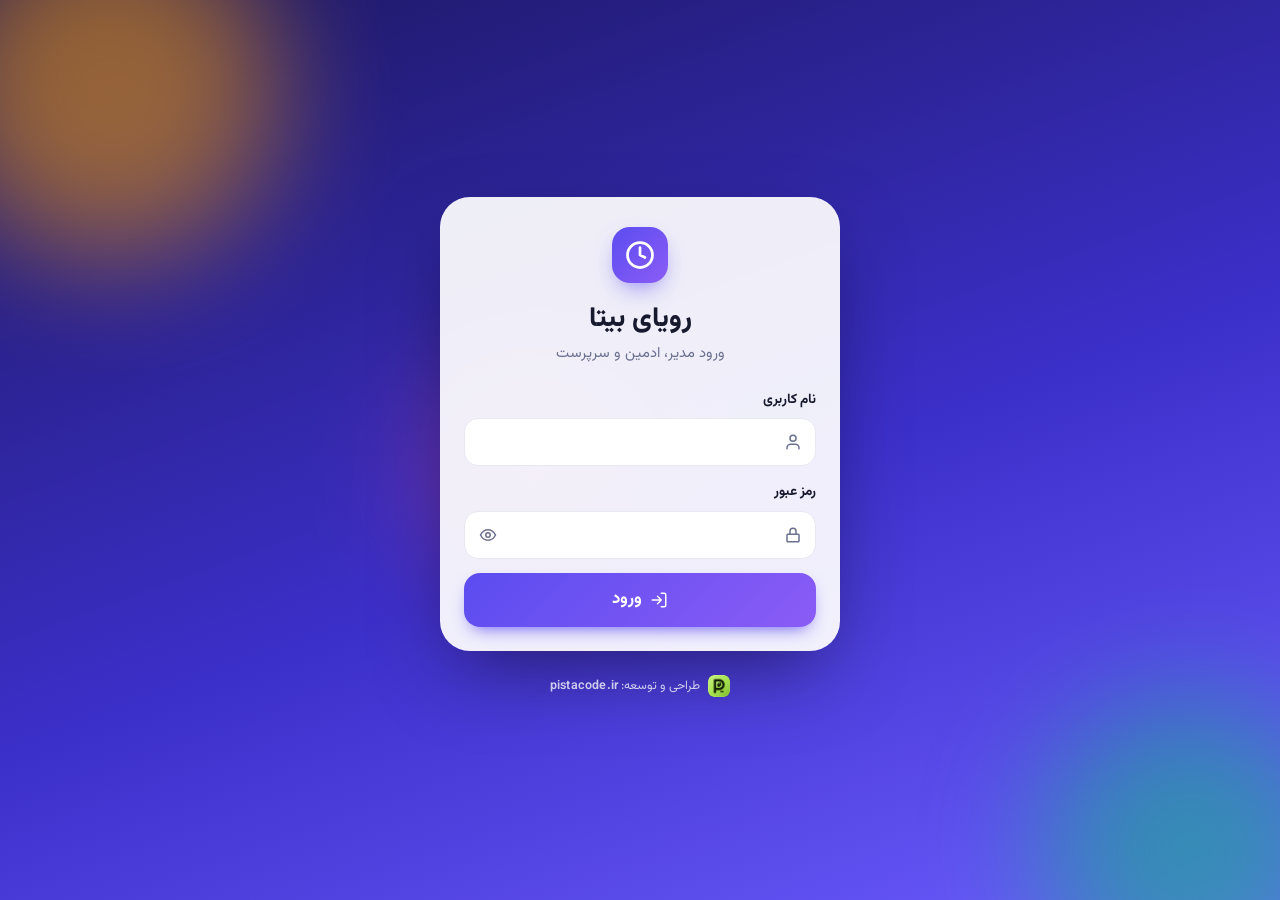
==== commit 6ee984e0: "Add pistacode.ir credit on login, sidebar and account page Co-Authored-By: Claude Opus 5.5 <noreply@" ====
--- a/index.html
+++ b/index.html
@@ -13,8 +13,8 @@
     <meta name="mobile-web-app-capable" content="yes" />
     <meta name="apple-mobile-web-app-status-bar-style" content="black-translucent" />
     <meta name="apple-mobile-web-app-title" content="رویای بیتا" />
-    <script type="module" crossorigin src="/assets/index-D0SzTVxf.js"></script>
-    <link rel="stylesheet" crossorigin href="/assets/index-BQ5WL4i-.css">
+    <script type="module" crossorigin src="/assets/index-OO36lDDa.js"></script>
+    <link rel="stylesheet" crossorigin href="/assets/index-BnUoGwHm.css">
   </head>
   <body>
     <div id="root">
--- a/assets/index-BnUoGwHm.css
+++ b/assets/index-BnUoGwHm.css
@@ -0,0 +1 @@
+@font-face{font-family:Vazirmatn Variable;font-style:normal;font-display:swap;font-weight:100 900;src:url(/assets/vazirmatn-arabic-wght-normal-Cafbb7Zc.woff2)format("woff2-variations");unicode-range:U+6??,U+750-77F,U+870-88E,U+890-891,U+897-8E1,U+8E3-8FF,U+200C-200E,U+2010-2011,U+204F,U+2E41,U+FB50-FDFF,U+FE70-FE74,U+FE76-FEFC,U+102E0-102FB,U+10E60-10E7E,U+10EC2-10EC4,U+10EFC-10EFF,U+1EE00-1EE03,U+1EE05-1EE1F,U+1EE21-1EE22,U+1EE24,U+1EE27,U+1EE29-1EE32,U+1EE34-1EE37,U+1EE39,U+1EE3B,U+1EE42,U+1EE47,U+1EE49,U+1EE4B,U+1EE4D-1EE4F,U+1EE51-1EE52,U+1EE54,U+1EE57,U+1EE59,U+1EE5B,U+1EE5D,U+1EE5F,U+1EE61-1EE62,U+1EE64,U+1EE67-1EE6A,U+1EE6C-1EE72,U+1EE74-1EE77,U+1EE79-1EE7C,U+1EE7E,U+1EE80-1EE89,U+1EE8B-1EE9B,U+1EEA1-1EEA3,U+1EEA5-1EEA9,U+1EEAB-1EEBB,U+1EEF0-1EEF1}@font-face{font-family:Vazirmatn Variable;font-style:normal;font-display:swap;font-weight:100 900;src:url(/assets/vazirmatn-latin-ext-wght-normal-tDTa1Fj6.woff2)format("woff2-variations");unicode-range:U+100-2BA,U+2BD-2C5,U+2C7-2CC,U+2CE-2D7,U+2DD-2FF,U+304,U+308,U+329,U+1D00-1DBF,U+1E00-1E9F,U+1EF2-1EFF,U+2020,U+20A0-20AB,U+20AD-20C0,U+2113,U+2C60-2C7F,U+A720-A7FF}@font-face{font-family:Vazirmatn Variable;font-style:normal;font-display:swap;font-weight:100 900;src:url(/assets/vazirmatn-latin-wght-normal-BFexNX-K.woff2)format("woff2-variations");unicode-range:U+??,U+131,U+152-153,U+2BB-2BC,U+2C6,U+2DA,U+2DC,U+304,U+308,U+329,U+2000-206F,U+20AC,U+2122,U+2191,U+2193,U+2212,U+2215,U+FEFF,U+FFFD}:root{--font:"Vazirmatn Variable", Vazirmatn, Tahoma, system-ui, sans-serif;--bg:#f3f4fa;--surface:#fff;--soft:#f1f2f9;--line:#e6e8f2;--text:#171a2e;--muted:#6b7090;--brand:#5b4cf0;--brand-2:#8b5cf6;--brand-soft:#ecebff;--accent:#f59e0b;--good:#10b981;--good-soft:#e3f8f0;--warn:#f59e0b;--warn-soft:#fff4dc;--bad:#ef4444;--bad-soft:#fde8e8;--info:#0ea5e9;--radius:20px;--radius-sm:14px;--shadow:0 1px 2px #171a2e0a, 0 8px 24px -12px #171a2e1f;--shadow-lg:0 24px 60px -20px #281e7859;--nav-h:68px;--safe-b:env(safe-area-inset-bottom,0px);--lightningcss-light:initial;--lightningcss-dark: ;color-scheme:light}@media (prefers-color-scheme:dark){:root{--bg:#0d0f1c;--surface:#161a2c;--soft:#1d2236;--line:#262b42;--text:#eceefb;--muted:#9298b8;--brand-soft:#262356;--good-soft:#0f2f27;--warn-soft:#3a2c0c;--bad-soft:#3a1518;--shadow:0 1px 2px #0000004d, 0 10px 30px -14px #0009;--lightningcss-light: ;--lightningcss-dark:initial;color-scheme:dark}}*{box-sizing:border-box}html{-webkit-text-size-adjust:100%}body{font-family:var(--font);background:var(--bg);color:var(--text);-webkit-font-smoothing:antialiased;-webkit-tap-highlight-color:transparent;margin:0;font-size:15.5px;line-height:1.8}h1,h2,h3{margin:0;line-height:1.4}h1{font-size:1.45rem;font-weight:800}h2,h3{font-size:1.05rem;font-weight:750}p{margin:0}button{font:inherit;color:inherit;cursor:pointer;background:0 0;border:0}button:disabled{cursor:not-allowed}:focus-visible{outline:3px solid color-mix(in srgb, var(--brand) 45%, transparent);outline-offset:2px;border-radius:10px}.mono{font-variant-numeric:tabular-nums;font-feature-settings:"tnum"}.muted{color:var(--muted)}.small{font-size:.85rem}.center{text-align:center}.grow{flex:1;min-width:0}.ic{flex-shrink:0}.tone-good{color:var(--good)!important}.tone-bad{color:var(--bad)!important}.tone-warn{color:var(--warn)!important}.tone-info{color:var(--info)!important}.tone-muted{color:var(--muted)!important}em{font-style:normal;font-weight:650}.shell{min-height:100dvh}.main{padding-bottom:calc(var(--nav-h) + var(--safe-b) + 16px)}.view{animation:.35s cubic-bezier(.2,.8,.2,1) fade-up}.page{flex-direction:column;gap:16px;max-width:1080px;margin:0 auto;padding:16px;display:flex}.page-title{flex-wrap:wrap;justify-content:space-between;align-items:center;gap:12px;padding-top:4px;display:flex}.page-center{text-align:center;place-items:center;gap:14px;padding:60px 16px;display:grid}.page-center.full{align-content:center;min-height:100dvh}.intro{margin-top:-8px}.topbar{z-index:20;padding:calc(10px + env(safe-area-inset-top,0px)) 16px 10px;background:color-mix(in srgb, var(--bg) 82%, transparent);-webkit-backdrop-filter:saturate(1.6)blur(14px);justify-content:space-between;align-items:center;display:flex;position:sticky;top:0}.brand{align-items:center;gap:10px;font-size:1.15rem;display:flex}.logo{color:#fff;background:linear-gradient(135deg, var(--brand), var(--brand-2));width:56px;height:56px;box-shadow:0 10px 24px -8px color-mix(in srgb, var(--brand) 70%, transparent);border-radius:18px;place-items:center;display:grid}.logo.sm{border-radius:11px;width:34px;height:34px}.bottom-nav{inset-inline:0;z-index:30;height:calc(var(--nav-h) + var(--safe-b));padding:6px 6px var(--safe-b);background:color-mix(in srgb, var(--surface) 88%, transparent);-webkit-backdrop-filter:saturate(1.6)blur(16px);border-top:1px solid var(--line);justify-content:space-around;display:flex;position:fixed;bottom:0}.bottom-nav button{color:var(--muted);border-radius:14px;flex-direction:column;flex:1;justify-content:center;align-items:center;gap:2px;font-size:.72rem;font-weight:600;transition:color .2s;display:flex;position:relative}.bottom-nav button.on{color:var(--brand)}.bottom-nav button.on:before{content:"";background:var(--brand-soft);z-index:-1;border-radius:99px;width:46px;height:30px;animation:.3s cubic-bezier(.2,.9,.3,1.3) pop;position:absolute;top:4px}.side{display:none}@media (width>=900px){.shell{grid-template-columns:250px 1fr;display:grid}.side{background:var(--surface);border-inline-end:1px solid var(--line);flex-direction:column;gap:22px;height:100dvh;padding:22px 16px;display:flex;position:sticky;top:0}.side nav{flex-direction:column;flex:1;gap:4px;display:flex}.side nav button{color:var(--muted);text-align:start;border-radius:13px;align-items:center;gap:12px;padding:11px 14px;font-weight:600;transition:background .2s,color .2s;display:flex}.side nav button:hover{background:var(--soft);color:var(--text)}.side nav button.on{background:var(--brand-soft);color:var(--brand)}.side-user{border-top:1px solid var(--line);align-items:center;gap:10px;padding-top:14px;display:flex}.side-user>div:last-child{flex-direction:column;line-height:1.5;display:flex}.topbar,.bottom-nav{display:none}.main{padding-bottom:32px}.page{padding:28px 32px}}.hero{isolation:isolate;color:#fff;box-shadow:var(--shadow-lg);background:radial-gradient(120% 90% at 100% 0,#6d5cff 0%,#3b2fc9 45%,#1c1760 100%);border-radius:28px;padding:22px 20px 20px;position:relative;overflow:hidden}.hero-glow{z-index:-1;background:radial-gradient(circle,#ffba4973,#0000 65%);border-radius:50%;width:340px;height:340px;animation:9s ease-in-out infinite alternate drift;position:absolute;inset:auto -30% -60% auto}.hero-top{flex-wrap:wrap;justify-content:space-between;align-items:flex-start;gap:10px;display:flex}.hero-hello{font-size:1.15rem;font-weight:800}.hero-date{opacity:.78;font-size:.9rem}.hero-shift{background:#ffffff24;border:1px solid #ffffff2e;border-radius:99px;align-items:center;gap:6px;padding:4px 12px;font-size:.8rem;font-weight:600;display:inline-flex}.hero-clock{text-align:center;font-variant-numeric:tabular-nums;letter-spacing:.02em;text-shadow:0 6px 30px #00000040;direction:ltr;margin:14px 0 4px;font-size:clamp(3rem,15vw,4.4rem);font-weight:800}.hero-diff{text-align:center;opacity:.95;margin-bottom:18px;font-size:.95rem}.hero-diff b{font-weight:800}.hero-diff.is-bad b{color:#ffb4b4}.hero-diff.is-good b{color:#a7f3d0}.hero-row{flex-wrap:wrap;justify-content:center;gap:8px;margin-bottom:8px;display:flex}.chip-glass{background:#ffffff21;border:1px solid #ffffff29;border-radius:99px;padding:5px 14px;font-size:.85rem;font-weight:600}.chip-glass b{font-variant-numeric:tabular-nums}.chip-glass.tone-bad{background:#ef444433;color:#ffc2c2!important}.chip-glass.tone-good{background:#10b98133;color:#b4f5d9!important}.chip-glass.tone-info{color:#bae6fd!important}.hero-stats{grid-template-columns:1fr 1fr;gap:10px;margin:14px 0 16px;display:grid}.hero-stats>div{background:#00000029;border:1px solid #ffffff14;border-radius:16px;flex-direction:column;align-items:center;padding:10px;display:flex}.hero-stats span{opacity:.75;font-size:.78rem}.hero-stats b{direction:ltr;font-size:1.35rem}.hero-note{opacity:.9;justify-content:center;align-items:center;gap:6px;margin-top:10px;font-size:.9rem;display:flex}.punch{color:#fff;border-radius:22px;justify-content:center;align-items:center;gap:12px;width:100%;height:72px;font-size:1.25rem;font-weight:800;transition:transform .15s,box-shadow .2s,opacity .2s;display:flex}.punch:active:not(:disabled){transform:scale(.97)}.punch-in{background:linear-gradient(135deg,#22d3a0,#10b981 60%,#059669);animation:2.6s ease-in-out infinite breathe;box-shadow:0 14px 30px -10px #10b981cc,inset 0 1px #ffffff4d}.punch-out{background:#ffffff24;border:1.5px solid #ffffff4d;height:60px;font-size:1.05rem}.punch-out:not(:disabled):hover{background:#ffffff38}.punch:disabled{opacity:.6;animation:none}.section{flex-direction:column;gap:12px;display:flex}.section-head,.card-head{flex-wrap:wrap;justify-content:space-between;align-items:center;gap:10px;display:flex}.card{background:var(--surface);border-radius:var(--radius);box-shadow:var(--shadow);border:1px solid var(--line);flex-direction:column;gap:14px;padding:18px;display:flex}.banner{border-radius:var(--radius-sm);align-items:flex-start;gap:12px;padding:14px 16px;font-size:.92rem;display:flex}.banner small{opacity:.8;display:block}.banner-warn{background:var(--warn-soft);color:color-mix(in srgb, var(--warn) 70%, var(--text))}.banner-bad{background:var(--bad-soft);color:color-mix(in srgb, var(--bad) 70%, var(--text))}.stage-grid{grid-template-columns:repeat(auto-fill,minmax(150px,1fr));gap:10px;display:grid}.stage-tile{text-align:start;border-radius:var(--radius);background:var(--surface);border:1px solid var(--line);box-shadow:var(--shadow);flex-direction:column;align-items:flex-start;gap:6px;padding:16px;transition:transform .15s,box-shadow .2s,border-color .2s;display:flex;position:relative;overflow:hidden}.stage-tile:after{content:"";inset-inline-end:-30px;background:var(--c);opacity:.1;border-radius:50%;width:90px;height:90px;transition:transform .3s;position:absolute;top:-30px}.stage-tile:hover{border-color:var(--c)}.stage-tile:hover:after{transform:scale(1.5)}.stage-tile:active{transform:scale(.97)}.stage-tile b{font-size:1.05rem}.stage-tile small{color:var(--muted);font-size:.78rem;line-height:1.6}.stage-tile-ic{color:#fff;background:var(--c);width:38px;height:38px;box-shadow:0 8px 16px -8px var(--c);border-radius:12px;place-items:center;display:grid}.stage-tile-ic .ic{transform:scaleX(-1)}.op-live{border-radius:var(--radius);background:var(--surface);border:1.5px solid var(--c);box-shadow:var(--shadow);background-image:linear-gradient(180deg, color-mix(in srgb, var(--c) 9%, transparent), transparent 70%);flex-direction:column;gap:12px;padding:18px;display:flex}.op-live-head{align-items:center;gap:8px;display:flex}.op-live-head b{font-size:1.1rem}.op-live-head .muted{margin-inline-start:auto;font-size:.85rem}.op-dot{background:var(--c,var(--good));border-radius:50%;flex-shrink:0;width:10px;height:10px}.pulse{box-shadow:0 0 0 0 var(--c,var(--good));animation:1.6s infinite ping}.op-timer{text-align:center;color:var(--c);direction:ltr;font-size:3rem;font-weight:800;line-height:1.2}.op-meta{grid-template-columns:1fr 1fr;gap:10px;display:grid}.op-meta>div,.end-summary>div{background:var(--soft);border-radius:14px;flex-direction:column;padding:8px 12px;display:flex}.op-meta span,.end-summary span{color:var(--muted);font-size:.78rem}.op-meta b,.end-summary b{font-size:.95rem}.end-summary{grid-template-columns:1fr 1fr;gap:10px;margin-bottom:14px;display:grid}.end-summary b.mono{text-align:end;direction:ltr;font-size:1.25rem}.kpis{grid-template-columns:repeat(2,1fr);gap:10px;display:grid}@media (width>=700px){.kpis{grid-template-columns:repeat(auto-fit,minmax(150px,1fr))}}.kpi{background:var(--surface);border-radius:var(--radius);border:1px solid var(--line);box-shadow:var(--shadow);flex-direction:column;gap:2px;min-width:0;padding:14px 16px;display:flex}.kpi-top{align-items:center;gap:8px;display:flex}.kpi-ic{background:var(--brand-soft);width:28px;height:28px;color:var(--brand);border-radius:9px;place-items:center;display:grid}.kpi-label{color:var(--muted);font-size:.8rem;font-weight:600}.kpi-value{font-variant-numeric:tabular-nums;white-space:nowrap;text-overflow:ellipsis;font-size:1.55rem;font-weight:800;overflow:hidden}.kpi-sub{color:var(--muted);font-size:.75rem}.kpi-good .kpi-value{color:var(--good)}.kpi-good .kpi-ic{background:var(--good-soft);color:var(--good)}.kpi-warn .kpi-value{color:var(--warn)}.kpi-warn .kpi-ic{background:var(--warn-soft);color:var(--warn)}.kpi-bad .kpi-value{color:var(--bad)}.kpi-bad .kpi-ic{background:var(--bad-soft);color:var(--bad)}.timeline{background:var(--surface);border-radius:var(--radius);border:1px solid var(--line);box-shadow:var(--shadow);flex-direction:column;padding:6px 16px;display:flex}.tl-item{gap:12px;padding:10px 0;display:flex;position:relative}.tl-item+.tl-item{border-top:1px dashed var(--line)}.tl-dot{background:var(--c);width:12px;height:12px;box-shadow:0 0 0 4px color-mix(in srgb, var(--c) 18%, transparent);border-radius:50%;flex-shrink:0;margin-top:8px}.tl-main{flex:1;min-width:0}.tl-row{justify-content:space-between;align-items:center;gap:8px;display:flex}.tl-sub{color:var(--muted);font-variant-numeric:tabular-nums;font-size:.8rem}.badge{background:var(--soft);color:var(--muted);white-space:nowrap;font-variant-numeric:tabular-nums;border-radius:99px;align-items:center;padding:1px 10px;font-size:.78rem;font-weight:700;display:inline-flex}.badge-good{background:var(--good-soft);color:var(--good)}.badge-warn{background:var(--warn-soft);color:color-mix(in srgb, var(--warn) 80%, var(--text))}.badge-bad{background:var(--bad-soft);color:var(--bad)}.badge-brand{background:var(--brand-soft);color:var(--brand)}.chips{scrollbar-width:none;gap:6px;padding-bottom:2px;display:flex;overflow-x:auto}.chips::-webkit-scrollbar{display:none}.chip{white-space:nowrap;background:var(--soft);color:var(--muted);border-radius:99px;padding:6px 14px;font-size:.85rem;font-weight:600;transition:background .2s,color .2s}.chip.on{background:var(--brand);color:#fff;box-shadow:0 6px 14px -6px var(--brand)}.seg{background:var(--soft);border-radius:12px;padding:3px;display:inline-flex}.seg button{color:var(--muted);border-radius:9px;padding:4px 14px;font-size:.85rem;font-weight:600}.seg button.on{background:var(--surface);color:var(--text);box-shadow:var(--shadow)}.dot{vertical-align:middle;border-radius:50%;width:9px;height:9px;margin-inline-end:7px;display:inline-block}.btn{white-space:nowrap;border-radius:14px;justify-content:center;align-items:center;gap:8px;height:44px;padding:0 18px;font-size:.95rem;font-weight:700;transition:transform .12s,background .2s,opacity .2s,box-shadow .2s;display:inline-flex}.btn:active:not(:disabled){transform:scale(.97)}.btn:disabled{opacity:.55}.btn-primary{color:#fff;background:linear-gradient(135deg, var(--brand), var(--brand-2));box-shadow:0 8px 18px -8px var(--brand)}.btn-danger{color:#fff;background:linear-gradient(135deg, #f87171, var(--bad));box-shadow:0 8px 18px -8px var(--bad)}.btn-ghost{background:var(--soft);color:var(--text)}.btn-ghost:hover{background:color-mix(in srgb, var(--soft) 70%, var(--line))}.btn-ghost-danger{background:var(--bad-soft);color:var(--bad)}.btn-block{width:100%}.btn-lg{border-radius:16px;height:54px;font-size:1.05rem}.icon-btn{width:40px;height:40px;color:var(--muted);border-radius:12px;flex-shrink:0;place-items:center;display:grid}.icon-btn:hover{background:var(--soft);color:var(--text)}.row-gap{gap:10px;display:flex}.form{flex-direction:column;gap:14px;display:flex}.field{flex-direction:column;gap:6px;display:flex}.field-label{color:var(--text);font-size:.85rem;font-weight:700}.field-hint{color:var(--muted);font-size:.75rem}.input{width:100%;height:48px;font:inherit;color:var(--text);background:var(--soft);appearance:none;border:1.5px solid #0000;border-radius:14px;padding:0 14px;font-size:16px;transition:border-color .2s,background .2s}select.input{background-image:url("data:image/svg+xml,%3Csvg xmlns='http://www.w3.org/2000/svg' width='16' height='16' viewBox='0 0 24 24' fill='none' stroke='%236b7090' stroke-width='2.4' stroke-linecap='round'%3E%3Cpath d='m6 9 6 6 6-6'/%3E%3C/svg%3E");background-position:12px;background-repeat:no-repeat;padding-inline-end:36px}.input:focus{border-color:var(--brand);background:var(--surface);outline:none}.input[dir=ltr]{text-align:left}.input-num{height:56px;font-size:1.35rem;font-weight:700;text-align:center!important}.grid2{grid-template-columns:1fr 1fr;gap:10px;display:grid}.input-ic{position:relative}.input-ic>.ic{inset-inline-start:14px;color:var(--muted);pointer-events:none;position:absolute;top:50%;transform:translateY(-50%)}.input-ic .input{padding-inline-start:44px}.input-ic .eye{inset-inline-end:4px;position:absolute;top:4px}.form-err{color:var(--bad);background:var(--bad-soft);border-radius:12px;align-items:center;gap:6px;padding:8px 12px;font-size:.88rem;display:flex}.duration{grid-template-columns:1fr auto 1fr auto;align-items:center;gap:8px;display:grid}.duration span{color:var(--muted);font-size:.85rem}.swatches{flex-wrap:wrap;gap:8px;display:flex}.swatch{border-radius:11px;width:34px;height:34px;transition:transform .15s}.swatch.on{box-shadow:0 0 0 3px var(--surface), 0 0 0 5px currentColor;color:var(--text);transform:scale(1.08)}.toggle{color:var(--muted);cursor:pointer;align-items:center;gap:8px;width:fit-content;font-size:.88rem;display:inline-flex}.toggle input{width:18px;height:18px;accent-color:var(--brand)}.jdate{grid-template-columns:.8fr 1.4fr 1fr;gap:6px;display:grid}.jdate select{background:var(--soft);height:42px;font:inherit;color:var(--text);text-align:center;border:1.5px solid #0000;border-radius:12px;padding:0 8px;font-size:15px}.jdate select:focus{border-color:var(--brand);outline:none}.filters{gap:12px}.range{grid-template-columns:1fr;gap:10px;display:grid}.range>div{flex-direction:column;gap:4px;display:flex}@media (width>=640px){.range{grid-template-columns:1fr 1fr}}.eff-preview{background:var(--soft);border-radius:16px;flex-direction:column;align-items:center;margin-top:14px;padding:14px;display:flex}.eff-preview span{color:var(--muted);font-size:.85rem}.eff-preview b{font-variant-numeric:tabular-nums;font-size:2rem;font-weight:800}.eff-preview small{color:var(--muted)}.eff-preview.tone-good{background:var(--good-soft)}.eff-preview.tone-good b{color:var(--good)}.eff-preview.tone-warn{background:var(--warn-soft)}.eff-preview.tone-warn b{color:var(--warn)}.eff-preview.tone-bad{background:var(--bad-soft)}.eff-preview.tone-bad b{color:var(--bad)}.eff-preview.tone-good,.eff-preview.tone-bad,.eff-preview.tone-warn{color:inherit!important}.lead{margin-bottom:4px;font-size:1.05rem}.sheet-wrap{z-index:100;-webkit-backdrop-filter:blur(3px);backdrop-filter:blur(3px);background:#0a0c1e73;justify-content:center;align-items:flex-end;animation:.2s fade;display:flex;position:fixed;inset:0}.sheet{background:var(--surface);width:100%;max-width:520px;max-height:92dvh;padding-bottom:var(--safe-b);border-radius:26px 26px 0 0;flex-direction:column;animation:.32s cubic-bezier(.2,.9,.25,1) sheet-up;display:flex;box-shadow:0 -20px 50px -10px #0000004d}.sheet-grip{background:var(--line);border-radius:9px;width:42px;height:5px;margin:10px auto 0}.sheet-head{justify-content:space-between;align-items:center;padding:8px 18px 6px;display:flex}.sheet-body{padding:8px 18px 16px;overflow-y:auto}.sheet-foot{border-top:1px solid var(--line);padding:12px 18px 16px}@media (width>=640px){.sheet-wrap{align-items:center;padding:20px}.sheet{border-radius:26px;animation:.25s cubic-bezier(.2,.9,.25,1) pop-in}.sheet-grip{display:none}}.toasts{z-index:200;top:calc(12px + env(safe-area-inset-top,0px));pointer-events:none;flex-direction:column;align-items:center;gap:8px;padding:0 16px;display:flex;position:fixed;inset-inline:0}.toast{background:var(--text);color:var(--bg);border-radius:16px;align-items:center;gap:8px;max-width:480px;padding:10px 16px;font-size:.92rem;font-weight:600;animation:.35s cubic-bezier(.2,.9,.3,1.2) toast-in;display:flex;box-shadow:0 14px 30px -12px #00000073}.toast-good .ic{color:var(--good)}.toast-bad{background:var(--bad);color:#fff}.spinner{border:2.5px solid;opacity:.8;border-inline-end-color:#0000;border-radius:50%;animation:.7s linear infinite spin;display:inline-block}.empty{text-align:center;color:var(--muted);flex-direction:column;align-items:center;gap:6px;padding:40px 20px;display:flex}.empty-ic{background:var(--brand-soft);width:60px;height:60px;color:var(--brand);border-radius:20px;place-items:center;margin-bottom:6px;display:grid}.empty b{color:var(--text);font-size:1.05rem}.table-wrap{margin:0 -18px;padding:0 18px;overflow-x:auto}.table{border-collapse:collapse;white-space:nowrap;width:100%;font-size:.88rem}.table th{text-align:start;color:var(--muted);border-bottom:1px solid var(--line);padding:8px 10px;font-size:.78rem;font-weight:700}.table td{border-bottom:1px solid var(--line);font-variant-numeric:tabular-nums;padding:10px}.table tr:last-child td{border-bottom:0}.table tr.total td{background:var(--soft);font-weight:800}.table tr.total td:first-child{border-start-start-radius:12px;border-end-start-radius:12px}.table tr.total td:last-child{border-start-end-radius:12px;border-end-end-radius:12px}.table-sm td{padding:7px 8px}.table .note{white-space:normal}tr.clickable{cursor:pointer}tr.clickable:hover td{background:var(--soft)}.rank{color:#fff;background:linear-gradient(135deg,#fbbf24,#f59e0b);border-radius:8px;place-items:center;width:22px;height:22px;margin-inline-end:8px;font-size:.75rem;font-weight:800;display:inline-grid}.chart{width:100%;margin-inline:-6px}.chart .recharts-text{font-family:var(--font)}.tip{background:var(--surface);border:1px solid var(--line);box-shadow:var(--shadow);border-radius:14px;flex-direction:column;gap:2px;padding:10px 12px;font-size:.85rem;display:flex}.recharts-default-tooltip{font-family:var(--font);border-color:var(--line)!important;background:var(--surface)!important;border-radius:12px!important}.formula-note{color:var(--muted);text-align:center;font-size:.8rem;line-height:2}.days{flex-direction:column;gap:8px;display:flex}.day{background:var(--soft);border-radius:16px;transition:background .2s;overflow:hidden}.day.open{background:color-mix(in srgb, var(--brand-soft) 50%, var(--soft))}.day-head{text-align:start;justify-content:space-between;align-items:center;gap:10px;width:100%;padding:12px 14px;display:flex}.day-head>div:first-child{flex-direction:column;min-width:0;line-height:1.6;display:flex}.day-badges{flex-direction:column;align-items:flex-end;gap:4px;display:flex}.day-body{flex-direction:column;gap:10px;padding:0 14px 14px;animation:.25s fade;display:flex}.day-body .table-wrap{background:var(--surface);border-radius:12px;margin:0;padding:0}.att-line{background:var(--surface);border-radius:12px;flex-wrap:wrap;gap:6px 16px;padding:8px 12px;font-size:.86rem;display:flex}.att-line.big{background:var(--soft);font-size:.95rem}.badge-soft{background:var(--surface)}.list{flex-direction:column;gap:8px;display:flex}.list-item{background:var(--surface);border:1px solid var(--line);box-shadow:var(--shadow);text-align:start;border-radius:16px;align-items:center;gap:12px;width:100%;padding:12px 14px;display:flex}.card .list-item{box-shadow:none;background:var(--soft);border:0}.list-item>.grow{flex-direction:column;line-height:1.6;display:flex}.list-item.as-btn:hover{border-color:var(--brand)}.list-item.is-off{opacity:.55}.avatar{color:#fff;background:linear-gradient(135deg,#818cf8,#a78bfa);border-radius:14px;flex-shrink:0;place-items:center;width:42px;height:42px;font-size:1.05rem;font-weight:800;display:grid}.avatar.sm{border-radius:12px;width:36px;height:36px;font-size:.95rem}.avatar.xl{border-radius:24px;width:72px;height:72px;font-size:1.8rem}.stage-swatch{color:#fff;border-radius:14px;flex-shrink:0;place-items:center;width:42px;height:42px;display:grid}.stage-swatch.sm{border-radius:6px;width:12px;height:36px}.profile-card{border-radius:var(--radius);background:var(--surface);border:1px solid var(--line);box-shadow:var(--shadow);align-items:center;gap:16px;padding:20px;display:flex}.profile-card h1{font-size:1.25rem}.install p{color:var(--muted);font-size:.92rem}.live-grid{grid-template-columns:repeat(auto-fill,minmax(260px,1fr));gap:10px;display:grid}.live-card{border-radius:var(--radius);background:var(--surface);border:1px solid var(--line);box-shadow:var(--shadow);flex-direction:column;gap:10px;padding:14px;display:flex;position:relative;overflow:hidden}.live-card:before{content:"";background:var(--st);width:5px;position:absolute;inset-block:0;inset-inline-start:0}.live-card.st-working{--st:var(--good)}.live-card.st-idle{--st:var(--warn)}.live-card.st-left{--st:var(--muted)}.live-card.st-absent{--st:var(--line);opacity:.75}.live-head{align-items:center;gap:10px;display:flex}.live-head .grow{flex-direction:column;line-height:1.5;display:flex}.st-dot{background:var(--st);vertical-align:middle;border-radius:50%;width:7px;height:7px;margin-inline-end:6px;display:inline-block}.live-op{background:color-mix(in srgb, var(--c) 10%, var(--soft));border-radius:12px;align-items:center;gap:8px;padding:8px 12px;font-size:.9rem;font-weight:600;display:flex}.live-op b{color:var(--c);direction:ltr;margin-inline-start:auto}.live-foot{flex-wrap:wrap;gap:4px 8px;font-size:.82rem;display:flex}.login{flex-direction:column;justify-content:center;align-items:center;gap:18px;min-height:100dvh;padding:20px;display:flex;position:relative;overflow:hidden}.login-bg{z-index:0;background:linear-gradient(160deg,#1c1760,#3b2fc9 55%,#6d5cff);position:absolute;inset:0}.blob{filter:blur(60px);opacity:.55;border-radius:50%;animation:12s ease-in-out infinite alternate drift;position:absolute}.b1{top:-80px;background:#f59e0b;width:340px;height:340px;inset-inline-end:-60px}.b2{bottom:-100px;background:#10b981;width:300px;height:300px;animation-delay:-4s;inset-inline-start:-60px}.b3{top:40%;opacity:.35;background:#ec4899;width:220px;height:220px;animation-delay:-8s;inset-inline-start:50%}.login-card{z-index:1;background:color-mix(in srgb, var(--surface) 92%, transparent);-webkit-backdrop-filter:blur(20px);border-radius:30px;flex-direction:column;gap:14px;width:100%;max-width:400px;padding:30px 24px 24px;animation:.5s cubic-bezier(.2,.9,.25,1) pop-in;display:flex;position:relative;box-shadow:0 30px 80px -20px #00000080}.login-card .logo{margin:0 auto}.login-card .input{background:var(--surface);border-color:var(--line)}.login-card .input:focus{border-color:var(--brand)}.login-card h1{text-align:center;margin-top:4px;font-size:1.7rem}.login-card>p{text-align:center;margin-top:-12px;margin-bottom:6px;font-size:.92rem}@keyframes fade{0%{opacity:0}}@keyframes fade-up{0%{opacity:0;transform:translateY(8px)}}@keyframes sheet-up{0%{transform:translateY(100%)}}@keyframes pop-in{0%{opacity:0;transform:scale(.95)translateY(10px)}}@keyframes pop{0%{opacity:0;transform:scale(.6)}}@keyframes toast-in{0%{opacity:0;transform:translateY(-16px)scale(.95)}}@keyframes spin{to{transform:rotate(360deg)}}@keyframes ping{0%{box-shadow:0 0 0 0 color-mix(in srgb, var(--c,var(--good)) 60%, transparent)}to{box-shadow:0 0 0 10px #0000}}@keyframes breathe{50%{box-shadow:0 18px 40px -8px #10b981,inset 0 1px #ffffff4d}}@keyframes drift{to{transform:translate(-40px,30px)scale(1.15)}}.pulse-soft{animation:1.6s ease-in-out infinite breathe-s}@keyframes breathe-s{50%{transform:scale(1.06)}}@media (prefers-reduced-motion:reduce){*,:before,:after{transition:none!important;animation:none!important}}.btn-success{color:#fff;background:linear-gradient(135deg, #22d3a0, var(--good) 60%, #059669);box-shadow:0 8px 18px -8px var(--good)}.big-clock{color:var(--brand);direction:ltr;font-size:1.9rem;font-weight:800;line-height:1.2}.kpis-4{grid-template-columns:repeat(4,1fr)}.kpis-4 .kpi{padding:10px 12px}.kpis-4 .kpi-value{font-size:1.35rem}@media (width<=480px){.kpis-4 .kpi-label{font-size:.7rem}.kpis-4 .kpi-ic{display:none}}.search .input{background:var(--surface);border-color:var(--line)}.board{grid-template-columns:repeat(auto-fill,minmax(300px,1fr));gap:12px;display:grid}.wcard{border-radius:var(--radius);background:var(--surface);border:1px solid var(--line);box-shadow:var(--shadow);flex-direction:column;gap:10px;padding:14px;display:flex;position:relative;overflow:hidden}.wcard:before{content:"";background:var(--st);width:5px;position:absolute;inset-block:0;inset-inline-start:0}.wcard.st-working{--st:var(--good)}.wcard.st-idle{--st:var(--warn)}.wcard.st-absent{--st:var(--line)}.wcard.st-left{--st:var(--muted);opacity:.8}.wcard-head{align-items:center;gap:10px;display:flex}.wcard-head .grow{flex-direction:column;line-height:1.5;display:flex}.wcard-head b{font-size:1.05rem}.wcard-times{background:var(--soft);border-radius:12px;flex-wrap:wrap;gap:4px 14px;padding:6px 12px;font-size:.86rem;display:flex}.wcard .live-op small{font-size:.75rem}.wcard-ops summary{cursor:pointer;color:var(--muted);font-size:.85rem;font-weight:600;list-style:none}.wcard-ops summary:before{content:"▾ "}.wcard-ops[open] summary{margin-bottom:6px}.wop{border-top:1px dashed var(--line);align-items:center;gap:8px;padding:5px 0;font-size:.84rem;display:flex}.wop .mono{font-size:.78rem}.wcard-actions{align-items:center;gap:8px;margin-top:auto;display:flex}.wcard-actions .btn{height:50px;font-size:1rem}.done-note{align-items:center;gap:6px;padding:8px 0;display:inline-flex}.mini-warn{background:var(--warn-soft);color:color-mix(in srgb, var(--warn) 70%, var(--text));border-radius:10px;align-items:center;gap:6px;padding:5px 10px;font-size:.78rem;display:flex}.confirm-body{text-align:center;flex-direction:column;align-items:center;gap:6px;padding:8px 0 4px;display:flex}.confirm-body b{font-size:1.2rem}.confirm-time{color:var(--brand);direction:ltr;font-size:2.6rem;font-weight:800;line-height:1.3}.role-chip{background:var(--brand-soft);color:var(--brand);border-radius:99px;padding:1px 10px;font-size:.72rem;font-weight:700}.menu-wrap{position:relative}.menu{inset-inline-end:0;z-index:40;background:var(--surface);border:1px solid var(--line);min-width:190px;box-shadow:var(--shadow-lg);border-radius:16px;padding:6px;animation:.18s pop-in;position:absolute;top:calc(100% + 8px)}.menu button{text-align:start;border-radius:11px;align-items:center;gap:10px;width:100%;padding:10px 12px;font-size:.92rem;font-weight:600;display:flex}.menu button:hover{background:var(--soft)}.menu button.danger{color:var(--bad)}button.avatar{cursor:pointer}.flip{transform:scaleX(-1)}.datebar{flex-direction:row;align-items:center;gap:6px;padding:8px}.datebar-main{text-align:start;color:var(--text);border-radius:14px;flex:1;align-items:center;gap:12px;padding:6px 10px;display:flex}.datebar-main:hover{background:var(--soft)}.datebar-main .ic{color:var(--brand)}.datebar-main>div{flex-direction:column;line-height:1.5;display:flex}.datebar-main b{font-size:1.05rem}.jcal{flex-direction:column;gap:8px;display:flex}.jcal-head{justify-content:space-between;align-items:center;display:flex}.jcal-head b{font-size:1.1rem}.jcal-grid{grid-template-columns:repeat(7,1fr);gap:4px;display:grid}.jcal-wd{text-align:center;color:var(--muted);padding:4px 0;font-size:.78rem;font-weight:700}.jcal-day{aspect-ratio:1;font-variant-numeric:tabular-nums;background:var(--soft);border-radius:12px;place-items:center;font-weight:600;transition:background .15s;display:grid;position:relative}.jcal-day:hover:not(:disabled){background:var(--brand-soft)}.jcal-day.fri{color:var(--bad)}.jcal-day.today{box-shadow:inset 0 0 0 2px var(--brand)}.jcal-day.on{background:var(--brand);color:#fff}.jcal-day:disabled{opacity:.3}.jcal-dot{background:var(--good);border-radius:50%;width:5px;height:5px;position:absolute;bottom:5px}.jcal-day.on .jcal-dot{background:#fff}.jcal-today{color:var(--brand);align-self:center;padding:4px 12px;font-size:.9rem;font-weight:700}.entry-list{grid-template-columns:repeat(auto-fill,minmax(320px,1fr));gap:12px;display:grid}.erow{background:var(--surface);border:1px solid var(--line);border-radius:var(--radius);box-shadow:var(--shadow);flex-direction:column;gap:10px;padding:14px;display:flex;position:relative;overflow:hidden}.erow:before{content:"";background:var(--line);width:5px;position:absolute;inset-block:0;inset-inline-start:0}.erow.has:before{background:var(--good)}.erow-head{align-items:center;gap:10px;display:flex}.erow-head .grow{flex-direction:column;line-height:1.5;display:flex}.erow-head b{font-size:1.05rem}.erow-att{align-items:flex-end;gap:8px;display:flex}.erow-att label{color:var(--muted);flex-direction:column;flex:1;gap:2px;min-width:0;font-size:.78rem;font-weight:600;display:flex}.erow-save{flex-shrink:0;height:48px!important}.erow-diff{gap:12px;margin-top:-4px;font-size:.8rem;display:flex}.erow-jobs{background:var(--soft);text-align:start;color:var(--text);border-radius:14px;align-items:center;gap:10px;padding:10px 12px;font-size:.9rem;display:flex}.erow-jobs:hover{background:var(--brand-soft)}.erow-jobs>.ic{color:var(--brand)}.erow-cta{color:var(--brand);white-space:nowrap;align-items:center;gap:2px;font-size:.85rem;font-weight:700;display:inline-flex}.input.time{font-variant-numeric:tabular-nums;min-width:0;padding:0 6px;text-align:center!important}.picker{text-align:start;cursor:pointer;justify-content:space-between;align-items:center;gap:8px;display:flex}.picker>span{text-overflow:ellipsis;white-space:nowrap;overflow:hidden}.picker .ic{color:var(--muted);flex-shrink:0}.sticky-search{z-index:2;background:var(--surface);padding:4px 0 8px;position:sticky;top:-8px}.pick-list{flex-direction:column;gap:4px;display:flex}.pick-item{text-align:start;border-radius:12px;flex-direction:column;align-items:flex-start;gap:0;width:100%;padding:10px 12px;line-height:1.6;display:flex}.pick-item:hover{background:var(--soft)}.pick-item.on{background:var(--brand-soft);color:var(--brand)}.pick-group{color:var(--brand);padding:10px 12px 2px;font-size:.78rem;font-weight:800}.sub-head{color:var(--muted);margin:6px 0 8px;font-size:.82rem;font-weight:800}.jobs{flex-direction:column;gap:8px;margin-bottom:14px;display:flex}.job{background:var(--soft);border-radius:14px;align-items:center;gap:10px;padding:10px 12px;display:flex;position:relative}.job-bar{background:var(--c);border-radius:4px;align-self:stretch;width:4px}.job .grow{flex-direction:column;line-height:1.6;display:flex}.job-top{align-items:center;gap:8px;display:flex}.job-meta{flex-wrap:wrap;gap:4px 10px;font-size:.82rem;display:flex}.job-actions,.job-confirm{gap:2px;display:flex}.job-confirm .btn{height:36px;padding:0 12px}.op-search{height:40px;margin-bottom:6px}.op-chips{flex-wrap:wrap;gap:6px;display:flex}.op-chip{background:var(--soft);border:1.5px solid #0000;border-radius:99px;align-items:center;gap:6px;padding:7px 14px;font-size:.9rem;font-weight:600;transition:all .15s;display:inline-flex}.op-chip:hover{border-color:var(--c)}.op-chip.on{background:var(--c);color:#fff}.op-chip .dot{margin:0}.op-row{border:1.5px solid var(--c);background:color-mix(in srgb, var(--c) 6%, var(--surface));border-radius:16px;flex-direction:column;gap:8px;padding:10px 12px;animation:.25s fade-up;display:flex}.op-row-head{align-items:center;gap:8px;display:flex}.op-row-head b{flex:1}.op-row-head .icon-btn{width:32px;height:32px}.op-row-grid{grid-template-columns:1fr 1fr 1fr;gap:8px;display:grid}.op-row-grid label{color:var(--muted);flex-direction:column;gap:2px;min-width:0;font-size:.75rem;font-weight:600;display:flex}.op-row-grid .input-num{height:48px;font-size:1.1rem}.grid3{grid-template-columns:repeat(3,1fr);gap:10px;display:grid}@media (width<=640px){.filters-3{grid-template-columns:1fr}}.tabs{background:var(--surface);border:1px solid var(--line);scrollbar-width:none;border-radius:16px;gap:4px;padding:4px;display:flex;overflow-x:auto}.tabs button{color:var(--muted);white-space:nowrap;border-radius:12px;flex:1;justify-content:center;align-items:center;gap:6px;padding:8px 12px;font-size:.88rem;font-weight:700;display:inline-flex}.tabs button.on{background:var(--brand);color:#fff}.toolbar{flex-wrap:wrap;align-items:center;gap:10px;display:flex}.toolbar>.input-ic{flex:1;min-width:220px}.std-grid td{padding:6px}.std-input{width:90px;height:40px;font-weight:700;text-align:center!important}.std-input.dirty{border-color:var(--warn);background:var(--warn-soft)}tr.is-off{opacity:.5}.role-help{gap:8px}.role-help>div{gap:10px;font-size:.9rem;display:flex}.role-help b{min-width:56px;color:var(--brand)}.link-btn{color:var(--brand);align-self:flex-start;font-size:.88rem;font-weight:700}.chart-opts{flex-wrap:wrap;gap:8px;display:flex}.seg.sm button{padding:2px 10px;font-size:.8rem}.more summary{cursor:pointer;color:var(--brand);padding:4px 0;font-size:.9rem;font-weight:700}.table td.wrap{white-space:normal;min-width:180px}.matrix td,.matrix th{text-align:center}.matrix td:first-child,.matrix th:first-child{text-align:start}.heat-good{background:var(--good-soft);color:var(--good);font-weight:700}.heat-warn{background:var(--warn-soft);color:color-mix(in srgb, var(--warn) 75%, var(--text));font-weight:700}.heat-bad{background:var(--bad-soft);color:var(--bad);font-weight:700}.input.time{letter-spacing:.04em;font-size:1.15rem;font-weight:700}.input.time.is-bad{border-color:var(--bad);background:var(--bad-soft)}.crash{gap:10px;padding:24px}.crash-err{white-space:pre-wrap;background:var(--bad-soft);max-width:92vw;color:var(--bad);text-align:left;border-radius:12px;padding:10px 12px;font-size:12px}.kpi-info .kpi-value{color:var(--info)}.kpi-info .kpi-ic{background:color-mix(in srgb, var(--info) 14%, transparent);color:var(--info)}.hours-bar{flex-flow:wrap;justify-content:space-between;align-items:center;gap:10px;padding:12px 14px}.hours-items{color:var(--muted);flex-wrap:wrap;gap:6px 14px;font-size:.84rem;display:flex}.hours-items b{color:var(--text);margin-inline-end:4px;font-weight:700}.erow.draft{border-style:dashed}.erow.draft:before{background:var(--warn)}.erow-times{flex-direction:column;gap:6px;display:flex}.tpair{grid-template-columns:88px 1fr auto 1fr;align-items:center;gap:6px;display:grid}.tpair>span{color:var(--muted);font-size:.8rem;font-weight:700}.tpair>i{color:var(--muted);font-size:.78rem;font-style:normal}.tpair .input.time{height:40px;font-size:1rem}.erow-sum{margin-top:-2px}.erow-btns{align-items:center;gap:8px;display:flex}.erow-btns .btn{height:42px}.saved-note{color:var(--good);align-items:center;gap:4px;display:inline-flex}.sale-lines{flex-direction:column;gap:10px;display:flex}.sale-line{border:1px solid var(--line);background:var(--soft);border-radius:16px;flex-direction:column;gap:8px;padding:10px 12px;display:flex}.sale-line-head{justify-content:space-between;align-items:center;display:flex}.sale-line-head .icon-btn{width:30px;height:30px}.sale-line .picker{background:var(--surface)}.sale-total{background:var(--brand-soft);color:var(--brand);border-radius:14px;justify-content:space-between;align-items:center;padding:10px 14px;display:flex}.sale-total b{font-size:1.15rem}.day-head.static{cursor:default}.code-badge{background:var(--brand-soft);min-width:52px;height:42px;color:var(--brand);font-variant-numeric:tabular-nums;border-radius:12px;place-items:center;padding:0 8px;font-size:.9rem;font-weight:800;display:grid}.map-box{border:1px solid var(--line);background:var(--soft);z-index:0;border-radius:14px;place-items:center;width:100%;display:grid;overflow:hidden}.map-pin span{background:var(--brand);border:3px solid #fff;border-radius:50% 50% 50% 0;width:28px;height:28px;display:block;transform:rotate(-45deg);box-shadow:0 4px 10px #0000004d}.leaflet-container{font-family:var(--font)}.loc-row{gap:8px;margin-top:8px;display:flex}.loc-row .input{flex:1;height:44px}.loc-info{flex-wrap:wrap;align-items:center;gap:6px 14px;margin-top:6px;font-size:.86rem;display:flex}.loc-info a{color:var(--brand);font-weight:700}.textarea{resize:vertical;height:auto;padding:10px 14px;line-height:1.8}fieldset.plain{border:0;min-width:0;margin:0;padding:0}.hub{grid-template-columns:repeat(auto-fill,minmax(280px,1fr));gap:12px;display:grid}.hub-card{border-radius:var(--radius);background:var(--surface);border:1px solid var(--line);box-shadow:var(--shadow);text-align:start;align-items:center;gap:14px;padding:18px;transition:transform .15s,border-color .2s;display:flex}.hub-card:hover{border-color:var(--brand);transform:translateY(-2px)}.hub-card .grow{flex-direction:column;line-height:1.6;display:flex}.hub-card b{font-size:1.1rem}.hub-meta{color:var(--brand);font-weight:700}.hub-ic{color:#fff;background:linear-gradient(135deg, var(--brand), var(--brand-2));border-radius:16px;flex-shrink:0;place-items:center;width:54px;height:54px;display:grid}.perm-table{flex-direction:column;gap:10px;display:flex}.perm-group{border:1px solid var(--line);border-radius:14px;overflow:hidden}.perm-group-head{color:var(--brand);background:var(--brand-soft);padding:6px 12px;font-size:.78rem;font-weight:800}.perm-row{cursor:pointer;border-top:1px solid var(--line);justify-content:space-between;align-items:center;gap:10px;padding:9px 12px;font-size:.9rem;display:flex}.perm-row:first-of-type,.perm-group .perm-row:nth-child(2){border-top:0}.perm-row.on{background:color-mix(in srgb, var(--good) 6%, transparent)}.perm-quick{gap:14px;display:flex}.switch{appearance:none;background:var(--line);cursor:pointer;border-radius:99px;flex-shrink:0;width:42px;height:24px;transition:background .2s;position:relative}.switch:after{content:"";top:3px;background:#fff;border-radius:50%;width:18px;height:18px;transition:inset-inline-start .2s;position:absolute;inset-inline-start:3px;box-shadow:0 1px 3px #0000004d}.switch:checked{background:var(--good)}.switch:checked:after{inset-inline-start:21px}.switch:disabled{opacity:.6;cursor:default}.share{flex-direction:column;gap:12px;display:flex}.share-head{justify-content:space-between;font-size:.95rem;display:flex}.share-head span{font-variant-numeric:tabular-nums;font-weight:800}.share-bar{background:var(--soft);border-radius:99px;height:12px;margin:4px 0;overflow:hidden}.share-bar span{border-radius:99px;height:100%;display:block}.card-head>div:first-child{flex-direction:column;line-height:1.5;display:flex}.credit{color:var(--muted);border-radius:10px;align-items:center;gap:8px;padding:6px 8px;font-size:.78rem;text-decoration:none;transition:background .15s,color .15s;display:inline-flex}.credit img{border-radius:6px;flex:none;width:22px;height:22px}.credit b{letter-spacing:.2px;font-weight:600}.credit:hover{color:var(--text);background:var(--surface-2,#0000000a)}.side .credit{align-self:flex-start;margin-top:-12px}.credit-center{justify-content:center;margin:4px auto 0;display:flex}.credit-login{z-index:1;color:#ffffffbf;position:relative}.credit-login:hover{color:#fff;background:#ffffff1a}
